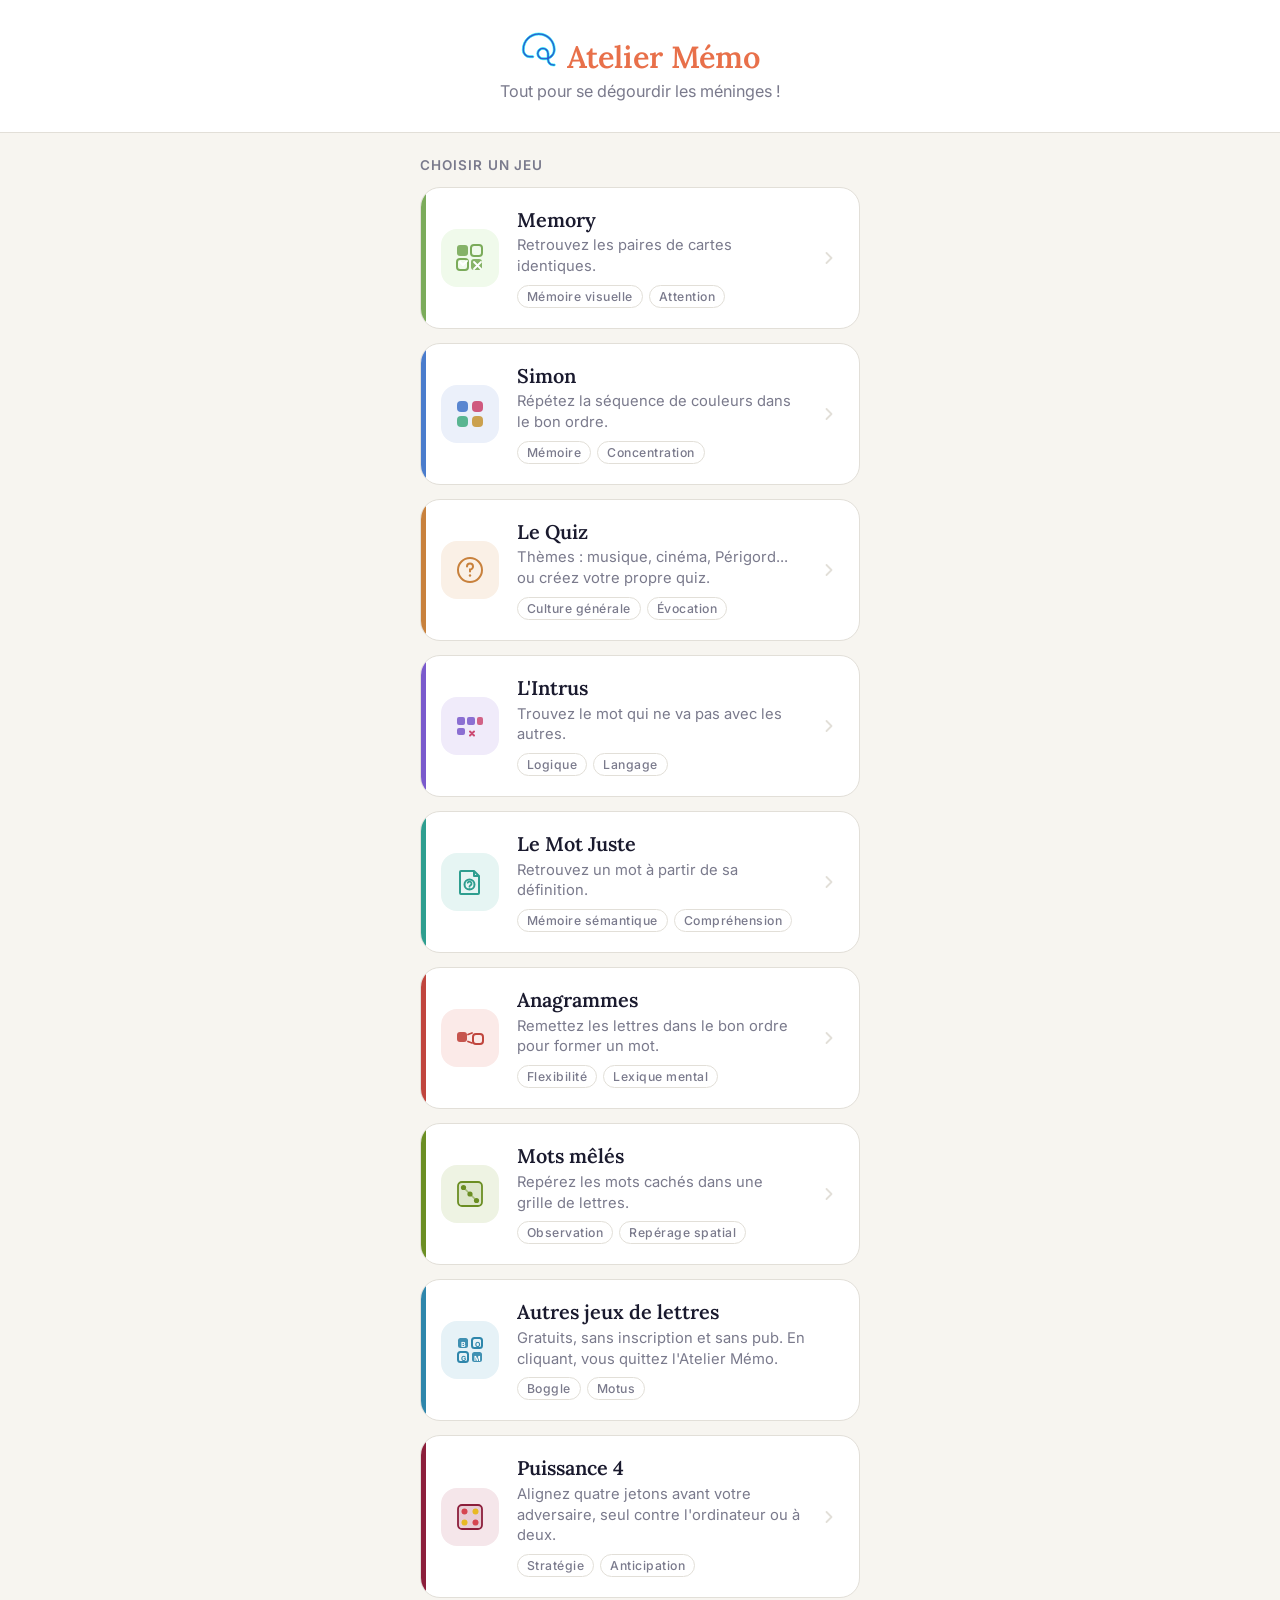
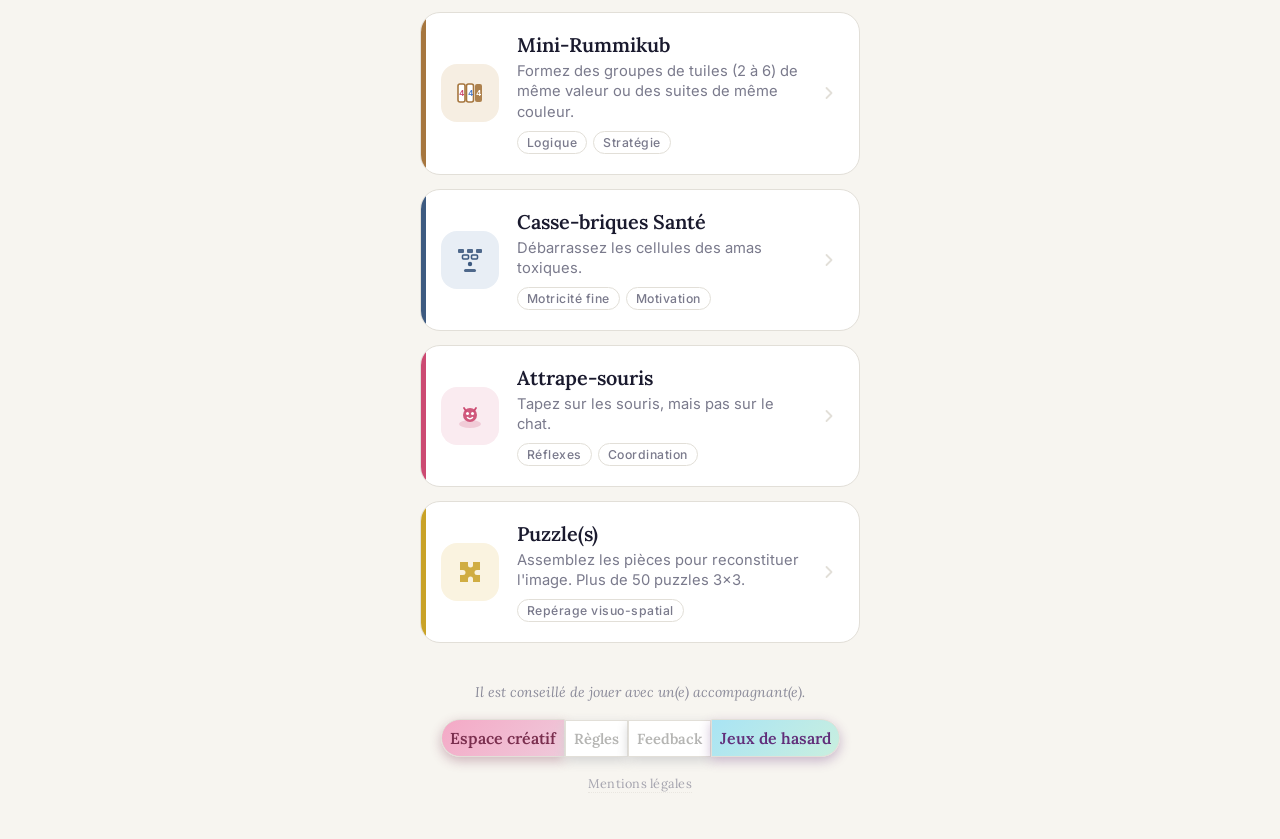
==== index.html @ 639a9dbb "Adjust padding and font size in index.html Reduced padding for footer and creative pills, and adjust" ====
<!DOCTYPE html>
<html lang="fr">
<head>
<meta charset="UTF-8">
<meta name="viewport" content="width=device-width, initial-scale=1.0">
<title>Accueil - Atelier Mémo</title>
<link href="https://fonts.googleapis.com/css2?family=Lora:wght@500;600&family=Inter:wght@400;500;600&display=swap" rel="stylesheet">
<link rel="icon" type="image/svg+xml" href="favicon.svg">
<style>
  *, *::before, *::after { box-sizing: border-box; margin: 0; padding: 0; }

  :root {
    --bg:       #F7F5F0;
    --text:     #1A1A2E;
    --muted:    #7A7A8C;
    --accent:   #E8704A;
    --surface:  #FFFFFF;
    --border:   #E2DFD8;

    /* couleurs par jeu */
    --c-simon:   #4A7CCC;
    --c-memory:  #7BAB5A;
    --c-quiz:    #C8813C;
    --c-taupe:   #CC4A72;
    --c-intrus:  #7A5ACC;
    --c-def:     #2E9E8F;
    --c-puzzle:  #C9A227;
    --c-anagramme: #C0453D;
    --c-mots:    #6B8E23;
    --c-puissance4: #8C1F3B;
    --c-rummikub: #A6763E;
    --c-casse:   #3D5A80;
   --c-lettres: #2E86AB;
  }

  html { font-size: 18px; }

  body {
    background: var(--bg);
    color: var(--text);
    font-family: 'Inter', sans-serif;
    min-height: 100vh;
    padding: 0 0 48px;
  }

 /* ── Header ── */
header {
  padding: 28px 50px 28px;
  border-bottom: 1px solid var(--border);
  background: var(--surface);
}

.header-inner {
  max-width: 480px;
  margin: 0 auto;
  text-align: center;
}

.logo-row {
  display: flex;
  align-items: center;
  justify-content: center;
  gap: 12px;
  margin-bottom: 6px;
}

.logo-icon {
  width: 44px;
  height: 44px;
  flex-shrink: 0;
}

h1 {
  font-family: 'Lora', serif;
  font-size: 1.7rem;
  font-weight: 600;
  color: var(--accent);
  line-height: 1.1;
  margin: 0;
}

.tagline {
  font-size: 0.9rem;
  color: var(--muted);
  line-height: 1.5;
  margin-top: 4px;
  text-align: center;
}
	
.section {
  max-width: 480px;
  margin: 0 auto;
  padding: 24px 20px 0;
}

.section-label {
  font-size: 0.75rem;
  font-weight: 600;
  letter-spacing: 0.08em;
  text-transform: uppercase;
  color: var(--muted);
  margin-bottom: 14px;
}
  /* ── Cartes jeux ── */
  .game-list {
    display: flex;
    flex-direction: column;
    gap: 14px;
  }

  .game-card {
    background: var(--surface);
    border-radius: 20px;
    border: 1px solid var(--border);
    display: flex;
    align-items: center;
    gap: 18px;
    padding: 20px 20px;
    text-decoration: none;
    color: var(--text);
    cursor: pointer;
    transition: transform 0.12s ease, box-shadow 0.12s ease;
    -webkit-tap-highlight-color: transparent;
    position: relative;
    overflow: hidden;
  }

  .game-card::before {
    content: '';
    position: absolute;
    left: 0; top: 0; bottom: 0;
    width: 5px;
    border-radius: 20px 0 0 20px;
  }

  .game-card[data-color="memory"]::before { background: var(--c-memory); }
  .game-card[data-color="simon"]::before  { background: var(--c-simon); }
  .game-card[data-color="quiz"]::before   { background: var(--c-quiz); }
  .game-card[data-color="taupe"]::before  { background: var(--c-taupe); }
  .game-card[data-color="intrus"]::before { background: var(--c-intrus); }
  .game-card[data-color="def"]::before    { background: var(--c-def); }
  .game-card[data-color="puzzle"]::before { background: var(--c-puzzle); }
  .game-card[data-color="anagramme"]::before { background: var(--c-anagramme); }
  .game-card[data-color="mots"]::before { background: var(--c-mots); }
  .game-card[data-color="puissance4"]::before { background: var(--c-puissance4); }
  .game-card[data-color="rummikub"]::before { background: var(--c-rummikub); }
  .game-card[data-color="casse"]::before { background: var(--c-casse); }
 .game-card[data-color="lettres"]::before { background: var(--c-lettres); }

.tag-link {
  cursor: pointer;
  text-decoration: none;
  border-color: var(--c-lettres);
  color: var(--c-lettres);
  font-weight: 600;
}

  .game-card:active {
    transform: scale(0.98);
    box-shadow: 0 2px 12px rgba(0,0,0,0.08);
  }

  .game-card.coming-soon {
    opacity: 0.00;
    cursor: default;
  }
  .game-card.coming-soon:active { transform: none; box-shadow: none; }

  .icon-wrap {
    width: 58px;
    height: 58px;
    border-radius: 16px;
    flex-shrink: 0;
    display: flex;
    align-items: center;
    justify-content: center;
  }

  .game-card[data-color="memory"] .icon-wrap { background: #F0FAEB; }
  .game-card[data-color="simon"]  .icon-wrap { background: #EBF0FA; }
  .game-card[data-color="quiz"]   .icon-wrap { background: #FAF0E6; }
  .game-card[data-color="taupe"]  .icon-wrap { background: #FAEBF0; }
  .game-card[data-color="intrus"] .icon-wrap { background: #F0EBFA; }
  .game-card[data-color="def"]    .icon-wrap { background: #E6F5F3; }
  .game-card[data-color="puzzle"] .icon-wrap { background: #FAF3E0; }
  .game-card[data-color="anagramme"] .icon-wrap { background: #FBEAE8; }
  .game-card[data-color="mots"] .icon-wrap { background: #EEF3E3; }
  .game-card[data-color="puissance4"] .icon-wrap { background: #F5E6EA; }
  .game-card[data-color="rummikub"] .icon-wrap { background: #F6EEE2; }
  .game-card[data-color="casse"] .icon-wrap { background: #E8EEF5; }
 .game-card[data-color="lettres"] .icon-wrap { background: #E6F2F7; }


  .icon-wrap svg {
    width: 32px;
    height: 32px;
  }

  .game-info { flex: 1; }

  .game-name {
    font-family: 'Lora', serif;
    font-size: 1.1rem;
    font-weight: 600;
    line-height: 1.2;
    margin-bottom: 4px;
  }

  .game-desc {
    font-size: 0.82rem;
    color: var(--muted);
    line-height: 1.4;
  }

  .game-tags {
    display: flex;
    gap: 6px;
    margin-top: 8px;
    flex-wrap: wrap;
  }

  .tag {
    font-size: 0.68rem;
    font-weight: 500;
    letter-spacing: 0.04em;
    padding: 3px 9px;
    border-radius: 100px;
    border: 1px solid var(--border);
    color: var(--muted);
  }

  .badge-soon {
    font-size: 0.68rem;
    font-weight: 600;
    letter-spacing: 0.06em;
    text-transform: uppercase;
    padding: 3px 10px;
    border-radius: 100px;
    background: var(--border);
    color: var(--muted);
    flex-shrink: 0;
    align-self: center;
  }

  .chevron {
    color: var(--border);
    flex-shrink: 0;
  }

  /* ── Footer ── */
  footer {
    max-width: 480px;
    margin: 40px auto 0;
    padding: 0 10px;
    text-align: center;
  }

  .footer-note {
    font-family: 'Lora', serif;
    font-style: italic;
    font-size: 0.78rem;
    color: var(--muted);
    opacity: 0.85;
    margin-bottom: 18px;
  }

  .creative-pill {
    display: inline-flex;
    align-items: center;
    gap: 4px;
    padding: 8px 8px;
	  border: 1px solid var(--border);
    border-radius: 999px 0 0 999px;
    background: linear-gradient(135deg, #F4A9C6, #EFC9DA);
    color: #7A2E4E;
    font-family: 'Lora', serif;
    font-weight: 600;
    font-size: 0.88rem;
    text-decoration: none;
    box-shadow: 0 4px 12px rgba(122, 46, 78, 0.32);
    transition: transform .15s ease, box-shadow .15s ease;
  }

  .creative-pill:hover {
    transform: translateY(-1px);
    box-shadow: 0 6px 16px rgba(122, 46, 78, 0.32);
  }

  .creative-pill:active { transform: translateY(0); }

	.creative-pill2 {
    display: inline-flex;
    align-items: center;
    gap: 4px;
    padding: 8px 8px;
		border: 1px solid var(--border);
    border-radius: 0 999px 999px 0;
    background: linear-gradient(135deg, #a9e4f4, #c9efdf);
    color: #612e7a;
    font-family: 'Lora', serif;
    font-weight: 600;
    font-size: 0.88rem;
    text-decoration: none;
    box-shadow: 0 4px 12px rgba(98, 46, 122, 0.32);
    transition: transform .15s ease, box-shadow .15s ease;
  }

  .creative-pill2:hover {
    transform: translateY(-1px);
    box-shadow: 0 6px 16px rgba(98, 46, 122, 0.32);
  }

  .creative-pill2:active { transform: translateY(0); }

		.creative-pill3 {
    display: inline-flex;
    align-items: center;
    gap: 4px;
    padding: 8px 8px;
		border: 1px solid var(--border);
    border-radius: 0;
    background: #ffffff;
    color: #b5b5b3;
    font-family: 'Lora', serif;
    font-weight: 600;
    font-size: 0.81rem;
    text-decoration: none;
    box-shadow: 0 4px 12px rgba(211, 211, 211, 1);
    transition: transform .15s ease, box-shadow .15s ease;
  }

  .creative-pill3:hover {
    transform: translateY(-1px);
    box-shadow: 0 6px 16px rgba(211, 211, 211, 1);
  }

  .creative-pill3:active { transform: translateY(0); }

  .footer-legal {
    margin-top: 18px;
    font-size: 0.7rem;
  }

  .footer-legal a {
    font-family: 'Lora', serif;
    color: var(--muted);
    text-decoration: none;
    letter-spacing: 0.02em;
    opacity: 0.65;
    border-bottom: 1px dotted var(--border);
    padding-bottom: 1px;
  }

  .footer-legal a:active { opacity: 1; }
</style>
</head>
<body>

<header>
  <div class="header-inner">
    <div class="logo-row">
      <!-- Icône cerveau stylisé à recopier ci-dessous au besoin-->
      <h1>
		  	<svg xmlns="http://www.w3.org/2000/svg" width="2.2rem" height="2.2rem" viewBox="0 0 48 48">
			<path d="M0 0h48v48H0z" fill="none" />
			<path fill="#3359cd" d="M24 6c11.046 0 20 8.954 20 20c0 5.125-3.086 9.527-7.5 11.456V38.5a5 5 0 0 0 5 5h1.25a1.25 1.25 0 1 1 0 2.5H41.5a7.5 7.5 0 0 1-7.5-7.5v-.251c-.808.164-1.644.251-2.5.251H29a7.5 7.5 0 1 1 7.5-7.5v3.658a9.99 9.99 0 0 0 5-8.658c0-9.665-7.835-17.5-17.5-17.5S6.5 16.335 6.5 26v1a6.5 6.5 0 0 0 6.5 6.5h3.75a1.25 1.25 0 1 1 0 2.5H13a9 9 0 0 1-9-9v-1C4 14.954 12.954 6 24 6m5 20a5 5 0 0 0 0 10h2.5c.863 0 1.7-.11 2.5-.315V31a5 5 0 0 0-5-5" stroke="cyan" stroke-width="0.7" />
			</svg> 
		  Atelier Mémo
	  </h1>
    </div>
    <p class="tagline">Tout pour se dégourdir les méninges !</p>
  </div>
</header>

<div class="section">
  <div class="section-label">Choisir un jeu</div>
  <div class="game-list">


    <!-- Memory -->
    <a class="game-card" data-color="memory" href="https://pierreg78-maker.github.io/Memory/">
      <div class="icon-wrap">
        <svg viewBox="0 0 32 32" fill="none">
          <rect x="3" y="3" width="11" height="11" rx="3" fill="#7BAB5A" opacity=".9"/>
          <rect x="17" y="3" width="11" height="11" rx="3" stroke="#7BAB5A" stroke-width="2"/>
          <rect x="3" y="17" width="11" height="11" rx="3" stroke="#7BAB5A" stroke-width="2"/>
          <rect x="17" y="17" width="11" height="11" rx="3" fill="#7BAB5A" opacity=".9"/>
          <path d="M20 20l7 7M27 20l-7 7" stroke="white" stroke-width="1.8" stroke-linecap="round"/>
          <path d="M6 20l3 3 4-4" stroke="white" stroke-width="1.8" stroke-linecap="round" stroke-linejoin="round"/>
        </svg>
      </div>
      <div class="game-info">
        <div class="game-name">Memory</div>
        <div class="game-desc">Retrouvez les paires de cartes identiques.</div>
        <div class="game-tags">
          <span class="tag">Mémoire visuelle</span>
          <span class="tag">Attention</span>
        </div>
      </div>
      <svg class="chevron" width="20" height="20" viewBox="0 0 20 20" fill="none">
        <path d="M7.5 5l5 5-5 5" stroke="currentColor" stroke-width="1.8" stroke-linecap="round" stroke-linejoin="round"/>
      </svg>
    </a>



       <!-- Simon -->
    <a class="game-card" data-color="simon" href="https://pierreg78-maker.github.io/Simon2/">
      <div class="icon-wrap">
        <svg viewBox="0 0 32 32" fill="none">
          <rect x="3" y="3" width="11" height="11" rx="4" fill="#4A7CCC" opacity=".9"/>
          <rect x="18" y="3" width="11" height="11" rx="4" fill="#CC4A72" opacity=".9"/>
          <rect x="3" y="18" width="11" height="11" rx="4" fill="#4AB087" opacity=".9"/>
          <rect x="18" y="18" width="11" height="11" rx="4" fill="#C89A3C" opacity=".9"/>
        </svg>
      </div>
      <div class="game-info">
        <div class="game-name">Simon</div>
        <div class="game-desc">Répétez la séquence de couleurs dans le bon ordre.</div>
        <div class="game-tags">
          <span class="tag">Mémoire</span>
          <span class="tag">Concentration</span>
        </div>
      </div>
      <svg class="chevron" width="20" height="20" viewBox="0 0 20 20" fill="none">
        <path d="M7.5 5l5 5-5 5" stroke="currentColor" stroke-width="1.8" stroke-linecap="round" stroke-linejoin="round"/>
      </svg>
    </a>



    <!-- Quiz -->
     <a class="game-card" data-color="quiz" href="https://pierreg78-maker.github.io/quizz/">
      <div class="icon-wrap">
        <svg viewBox="0 0 32 32" fill="none">
          <circle cx="16" cy="16" r="12" stroke="#C8813C" stroke-width="2"/>
          <path d="M13 12.5a3 3 0 1 1 3 3v2" stroke="#C8813C" stroke-width="2" stroke-linecap="round"/>
          <circle cx="16" cy="21.5" r="1.2" fill="#C8813C"/>
        </svg>
      </div>
      <div class="game-info">
        <div class="game-name">Le Quiz</div>
        <div class="game-desc">Thèmes : musique, cinéma, Périgord... ou créez votre propre quiz.</div>
        <div class="game-tags">
          <span class="tag">Culture générale</span>
          <span class="tag">Évocation</span>
        </div>
      </div>
      <svg class="chevron" width="20" height="20" viewBox="0 0 20 20" fill="none">
        <path d="M7.5 5l5 5-5 5" stroke="currentColor" stroke-width="1.8" stroke-linecap="round" stroke-linejoin="round"/>
      </svg>
    </a>

  <!-- Intrus -->
    <a class="game-card" data-color="intrus" href="https://pierreg78-maker.github.io/intrus/">
      <div class="icon-wrap">
        <svg viewBox="0 0 32 32" fill="none">
          <rect x="3" y="7" width="8" height="8" rx="2" fill="#7A5ACC" opacity=".85"/>
          <rect x="13" y="7" width="8" height="8" rx="2" fill="#7A5ACC" opacity=".85"/>
          <rect x="23" y="7" width="6" height="8" rx="2" fill="#CC4A72" opacity=".85"/>
          <rect x="3" y="18" width="8" height="7" rx="2" fill="#7A5ACC" opacity=".85"/>
          <path d="M16 21.5l4 4M20 21.5l-4 4" stroke="#CC4A72" stroke-width="2" stroke-linecap="round"/>
        </svg>
      </div>
      <div class="game-info">
        <div class="game-name">L'Intrus</div>
        <div class="game-desc">Trouvez le mot qui ne va pas avec les autres.</div>
        <div class="game-tags">
          <span class="tag">Logique</span>
          <span class="tag">Langage</span>
        </div>
      </div>
       <svg class="chevron" width="20" height="20" viewBox="0 0 20 20" fill="none">
        <path d="M7.5 5l5 5-5 5" stroke="currentColor" stroke-width="1.8" stroke-linecap="round" stroke-linejoin="round"/>
      </svg>
    </a> 

    <!-- Définitions -->
    <a class="game-card" data-color="def" href="https://pierreg78-maker.github.io/Definitions/">
      <div class="icon-wrap">
        <svg viewBox="0 0 32 32" fill="none">
          <path d="M7 5h13l5 5v17a1 1 0 0 1-1 1H7a1 1 0 0 1-1-1V6a1 1 0 0 1 1-1z" stroke="#2E9E8F" stroke-width="2" stroke-linejoin="round"/>
          <path d="M20 5v5h5" stroke="#2E9E8F" stroke-width="2" stroke-linejoin="round"/>
          <circle cx="15.5" cy="18.5" r="5" stroke="#2E9E8F" stroke-width="2"/>
          <path d="M13.7 16.7a2 2 0 1 1 2.6 2.7c-.5.4-.8.7-.8 1.3" stroke="#2E9E8F" stroke-width="1.8" stroke-linecap="round"/>
          <circle cx="15.5" cy="23.2" r=".9" fill="#2E9E8F"/>
        </svg>
      </div>
      <div class="game-info">
        <div class="game-name">Le Mot Juste</div>
        <div class="game-desc">Retrouvez un mot à partir de sa définition.</div>
        <div class="game-tags">
          <span class="tag">Mémoire sémantique</span>
          <span class="tag">Compréhension</span>
        </div>
      </div>
       <svg class="chevron" width="20" height="20" viewBox="0 0 20 20" fill="none">
        <path d="M7.5 5l5 5-5 5" stroke="currentColor" stroke-width="1.8" stroke-linecap="round" stroke-linejoin="round"/>
      </svg>
    </a>

    <!-- Anagrammes -->
    <a class="game-card" data-color="anagramme" href="https://pierreg78-maker.github.io/anagrammes/">
      <div class="icon-wrap">
        <svg viewBox="0 0 32 32" fill="none">
          <rect x="3" y="10" width="10" height="10" rx="3" fill="#C0453D" opacity=".9"/>
          <rect x="19" y="12" width="10" height="10" rx="3" stroke="#C0453D" stroke-width="2"/>
          <path d="M14 12.5l4-1.5M14 19.5l4 1.5" stroke="#C0453D" stroke-width="1.8" stroke-linecap="round"/>
        </svg>
      </div>
      <div class="game-info">
        <div class="game-name">Anagrammes</div>
        <div class="game-desc">Remettez les lettres dans le bon ordre pour former un mot.</div>
        <div class="game-tags">
          <span class="tag">Flexibilité</span>
          <span class="tag">Lexique mental</span>
        </div>
      </div>
       <svg class="chevron" width="20" height="20" viewBox="0 0 20 20" fill="none">
        <path d="M7.5 5l5 5-5 5" stroke="currentColor" stroke-width="1.8" stroke-linecap="round" stroke-linejoin="round"/>
      </svg>
    </a>

    <!-- Mots mêlés -->
    <a class="game-card" data-color="mots" href="https://pierreg78-maker.github.io/mots_meles_2/">
      <div class="icon-wrap">
        <svg viewBox="0 0 32 32" fill="none">
          <rect x="4" y="4" width="24" height="24" rx="4" fill="#6B8E23" opacity=".12"/>
          <rect x="4" y="4" width="24" height="24" rx="4" stroke="#6B8E23" stroke-width="1.8"/>
          <circle cx="9.5" cy="9.5" r="2.6" fill="#6B8E23"/>
          <circle cx="16" cy="16" r="2.6" fill="#6B8E23"/>
          <circle cx="22.5" cy="22.5" r="2.6" fill="#6B8E23"/>
          <path d="M9.5 9.5L22.5 22.5" stroke="#6B8E23" stroke-width="1.6" stroke-linecap="round" opacity=".5"/>
        </svg>
      </div>
      <div class="game-info">
        <div class="game-name">Mots mêlés</div>
        <div class="game-desc">Repérez les mots cachés dans une grille de lettres.</div>
        <div class="game-tags">
          <span class="tag">Observation</span>
          <span class="tag">Repérage spatial</span>
        </div>
      </div>
       <svg class="chevron" width="20" height="20" viewBox="0 0 20 20" fill="none">
        <path d="M7.5 5l5 5-5 5" stroke="currentColor" stroke-width="1.8" stroke-linecap="round" stroke-linejoin="round"/>
      </svg>
    </a>


<!-- Autres jeux de lettres -->
<div class="game-card" data-color="lettres">
  <div class="icon-wrap">
    <svg viewBox="0 0 32 32" fill="none">
      <rect x="4" y="4" width="10" height="10" rx="2.5" fill="#2E86AB" opacity=".9"/>
      <rect x="18" y="4" width="10" height="10" rx="2.5" stroke="#2E86AB" stroke-width="2"/>
      <rect x="4" y="18" width="10" height="10" rx="2.5" stroke="#2E86AB" stroke-width="2"/>
      <rect x="18" y="18" width="10" height="10" rx="2.5" fill="#2E86AB" opacity=".9"/>
      <text x="9" y="12.5" font-family="Inter, sans-serif" font-size="7" font-weight="700" fill="white" text-anchor="middle">B</text>
      <text x="23" y="12.5" font-family="Inter, sans-serif" font-size="7" font-weight="700" fill="#2E86AB" text-anchor="middle">O</text>
      <text x="9" y="26.5" font-family="Inter, sans-serif" font-size="7" font-weight="700" fill="#2E86AB" text-anchor="middle">G</text>
      <text x="23" y="26.5" font-family="Inter, sans-serif" font-size="7" font-weight="700" fill="white" text-anchor="middle">M</text>
    </svg>
  </div>
  <div class="game-info">
    <div class="game-name">Autres jeux de lettres</div>
    <div class="game-desc">Gratuits, sans inscription et sans pub. En cliquant, vous quittez l'Atelier Mémo.</div>
    <div class="game-tags">
      <a class="tag tag-link" href="https://www.boggle.fr/" target="_blank" rel="noopener">Boggle</a>
      <a class="tag tag-link" href="https://sutom.nocle.fr/" target="_blank" rel="noopener">Motus</a>
    </div>
  </div>
</div>

   
    <!-- Puissance 4 -->
    <a class="game-card" data-color="puissance4" href="https://puissance4-bhpnwetp.manus.space/">
      <div class="icon-wrap">
        <svg viewBox="0 0 32 32" fill="none">
          <rect x="4" y="4" width="24" height="24" rx="4" fill="#8C1F3B" opacity=".12"/>
          <rect x="4" y="4" width="24" height="24" rx="4" stroke="#8C1F3B" stroke-width="1.8"/>
          <circle cx="10.5" cy="10.5" r="3" fill="#D64550"/>
          <circle cx="21.5" cy="10.5" r="3" fill="#E8B923"/>
          <circle cx="10.5" cy="21.5" r="3" fill="#E8B923"/>
          <circle cx="21.5" cy="21.5" r="3" fill="#D64550"/>
        </svg>
      </div>
      <div class="game-info">
        <div class="game-name">Puissance 4</div>
        <div class="game-desc">Alignez quatre jetons avant votre adversaire, seul contre l'ordinateur ou à deux.</div>
        <div class="game-tags">
          <span class="tag">Stratégie</span>
          <span class="tag">Anticipation</span>
        </div>
      </div>
       <svg class="chevron" width="20" height="20" viewBox="0 0 20 20" fill="none">
        <path d="M7.5 5l5 5-5 5" stroke="currentColor" stroke-width="1.8" stroke-linecap="round" stroke-linejoin="round"/>
      </svg>
    </a>

    <!-- Mini-Rummikub -->
    <a class="game-card" data-color="rummikub" href="https://pierreg78-maker.github.io/Mini-Rummikub-Access/">
      <div class="icon-wrap">
        <svg viewBox="0 0 32 32" fill="none">
          <rect x="4" y="7" width="7" height="18" rx="2" fill="#FFFFFF" stroke="#A6763E" stroke-width="1.6"/>
          <rect x="12.5" y="7" width="7" height="18" rx="2" fill="#FFFFFF" stroke="#A6763E" stroke-width="1.6"/>
          <rect x="21" y="7" width="7" height="18" rx="2" fill="#A6763E" opacity=".9"/>
          <text x="7.5" y="19" font-family="Inter, sans-serif" font-size="8" font-weight="600" fill="#CC4A72" text-anchor="middle">4</text>
          <text x="16" y="19" font-family="Inter, sans-serif" font-size="8" font-weight="600" fill="#4A7CCC" text-anchor="middle">4</text>
          <text x="24.5" y="19" font-family="Inter, sans-serif" font-size="8" font-weight="600" fill="#FFFFFF" text-anchor="middle">4</text>
        </svg>
      </div>
      <div class="game-info">
        <div class="game-name">Mini-Rummikub</div>
        <div class="game-desc">Formez des groupes de tuiles (2 à 6) de même valeur ou des suites de même couleur.</div>
        <div class="game-tags">
          <span class="tag">Logique</span>
          <span class="tag">Stratégie</span>
        </div>
      </div>
      <svg class="chevron" width="20" height="20" viewBox="0 0 20 20" fill="none">
        <path d="M7.5 5l5 5-5 5" stroke="currentColor" stroke-width="1.8" stroke-linecap="round" stroke-linejoin="round"/>
      </svg>
    </a>

   
<!-- Casse-briques santé -->
    <a class="game-card" data-color="casse" href="https://pierreg78-maker.github.io/casse-briques_sante/">
      <div class="icon-wrap">
        <svg viewBox="0 0 32 32" fill="none">
          <rect x="4" y="5" width="6" height="4" rx="1" fill="#3D5A80" opacity=".9"/>
          <rect x="13" y="5" width="6" height="4" rx="1" fill="#3D5A80" opacity=".9"/>
          <rect x="22" y="5" width="6" height="4" rx="1" fill="#3D5A80" opacity=".9"/>
          <rect x="8.5" y="11" width="6" height="4" rx="1" stroke="#3D5A80" stroke-width="1.6"/>
          <rect x="17.5" y="11" width="6" height="4" rx="1" stroke="#3D5A80" stroke-width="1.6"/>
          <circle cx="16" cy="20" r="2.2" fill="#3D5A80"/>
          <rect x="10" y="25" width="12" height="3" rx="1.5" fill="#3D5A80" opacity=".9"/>
        </svg>
      </div>
      <div class="game-info">
        <div class="game-name">Casse-briques Santé</div>
        <div class="game-desc">Débarrassez les cellules des amas toxiques.</div>
        <div class="game-tags">
          <span class="tag">Motricité fine</span>
          <span class="tag">Motivation</span>
        </div>
      </div>
      <svg class="chevron" width="20" height="20" viewBox="0 0 20 20" fill="none">
        <path d="M7.5 5l5 5-5 5" stroke="currentColor" stroke-width="1.8" stroke-linecap="round" stroke-linejoin="round"/>
      </svg>
    </a>
   
    <!-- Whack-a-mole -->
    <a class="game-card" data-color="taupe" href="https://pierreg78-maker.github.io/wackamole/">
      <div class="icon-wrap">
        <svg viewBox="0 0 32 32" fill="none">
          <ellipse cx="16" cy="24" rx="11" ry="4" fill="#CC4A72" opacity=".2"/>
          <circle cx="16" cy="15" r="7" fill="#CC4A72" opacity=".9"/>
          <circle cx="13.5" cy="13.5" r="1.5" fill="white"/>
          <circle cx="18.5" cy="13.5" r="1.5" fill="white"/>
          <path d="M13.5 17.5c.7.8 1.5 1.2 2.5 1.2s1.8-.4 2.5-1.2" stroke="white" stroke-width="1.5" stroke-linecap="round"/>
          <path d="M10 8l2 3M22 8l-2 3" stroke="#CC4A72" stroke-width="1.8" stroke-linecap="round"/>
        </svg>
      </div>
      <div class="game-info">
        <div class="game-name">Attrape-souris</div>
        <div class="game-desc">Tapez sur les souris, mais pas sur le chat.</div>
        <div class="game-tags">
          <span class="tag">Réflexes</span>
          <span class="tag">Coordination</span>
        </div>
      </div>
       <svg class="chevron" width="20" height="20" viewBox="0 0 20 20" fill="none">
        <path d="M7.5 5l5 5-5 5" stroke="currentColor" stroke-width="1.8" stroke-linecap="round" stroke-linejoin="round"/>
      </svg>
    </a>



  
    <!-- Puzzle -->
    <a class="game-card" data-color="puzzle" href="https://pierreg78-maker.github.io/puzzle_3x3/">
      <div class="icon-wrap">
        <svg viewBox="0 0 32 32" fill="none">
          <path d="M6 6h8v3a2.5 2.5 0 0 0 5 0V6h7v8h-3a2.5 2.5 0 0 0 0 5h3v7h-7v-3a2.5 2.5 0 0 0-5 0v3H6v-7h3a2.5 2.5 0 0 0 0-5H6z" fill="#C9A227" opacity=".85"/>
        </svg>
      </div>
      <div class="game-info">
        <div class="game-name">Puzzle(s)</div>
        <div class="game-desc">Assemblez les pièces pour reconstituer l'image. Plus de 50 puzzles 3x3.</div>
        <div class="game-tags">
          <span class="tag">Repérage visuo-spatial</span>
        </div>
      </div>
       <svg class="chevron" width="20" height="20" viewBox="0 0 20 20" fill="none">
        <path d="M7.5 5l5 5-5 5" stroke="currentColor" stroke-width="1.8" stroke-linecap="round" stroke-linejoin="round"/>
      </svg>
    </a>

  </div>
</div>

<footer>
  <p class="footer-note">Il est conseillé de jouer avec un(e) accompagnant(e).</p>
  <a class="creative-pill" href="https://pierreg78-maker.github.io/atelier_crea/">Espace créatif</a><a class="creative-pill3" href="https://github.com/pierreg78-maker/Atelier/blob/main/guide-ateliers-memo-village-crea.md">Règles</a><a class="creative-pill3" href="https://digipad.app/p/1783392/c98981dd63d5b8">Feedback</a><a class="creative-pill2" href="https://pierreg78-maker.github.io/jeux_de_hasard/">Jeux de hasard</a>
  <p class="footer-legal"><a href="https://github.com/pierreg78-maker/Atelier/blob/main/a-propos.md">Mentions légales</a></p>
</footer>

</body>
</html>
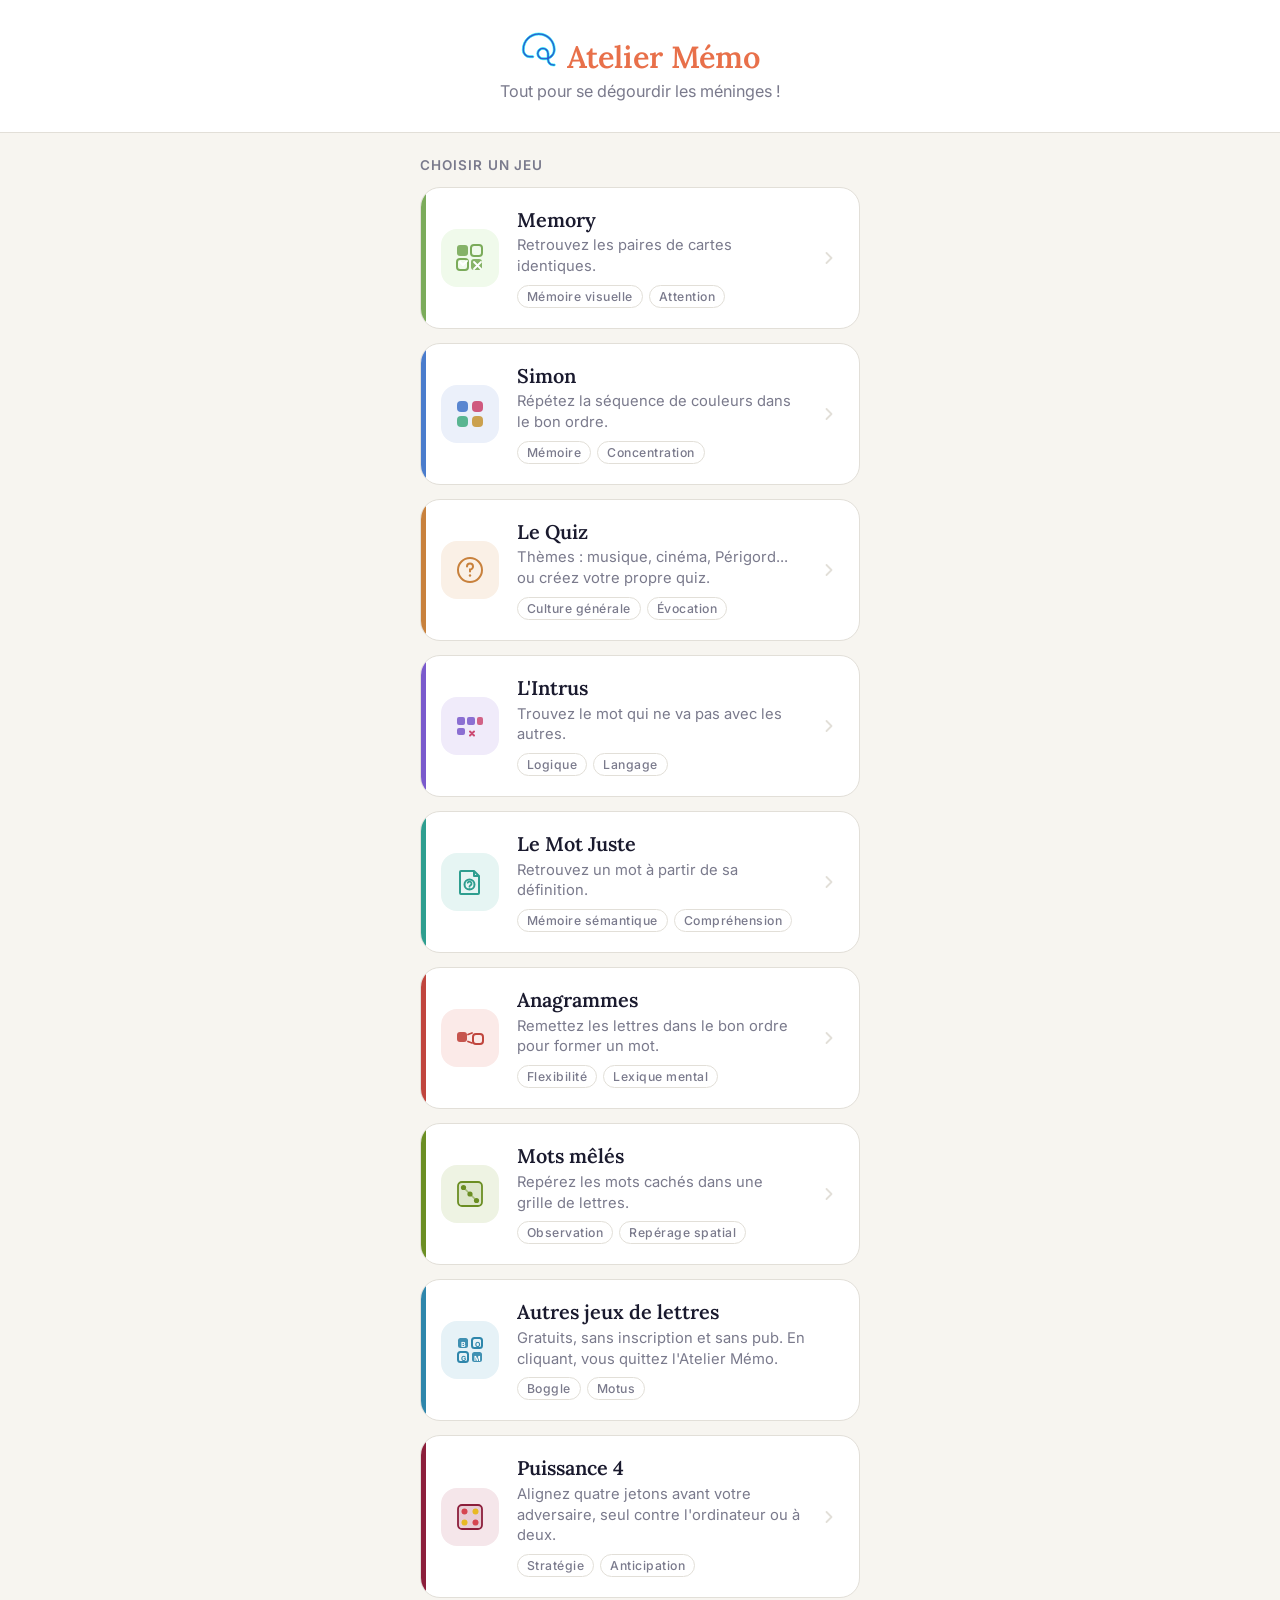
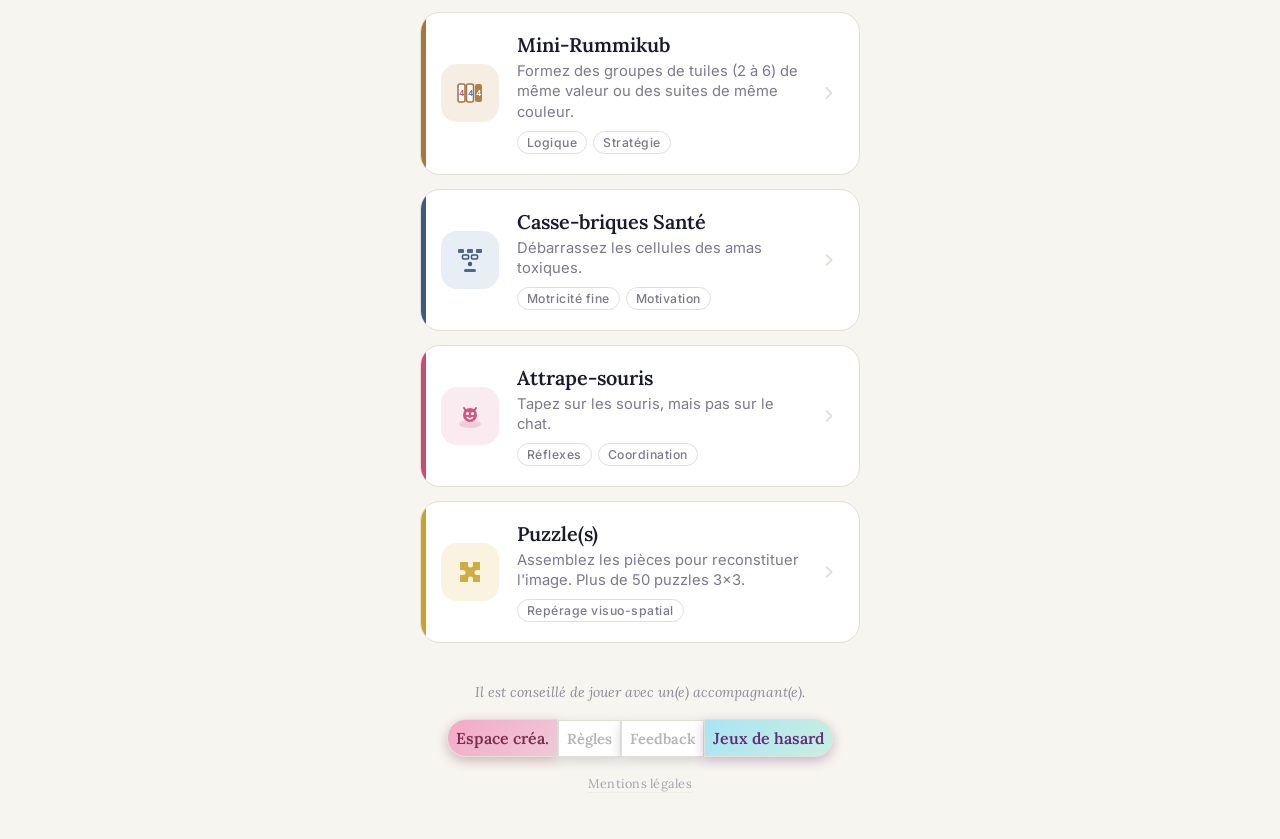
==== commit 9c198cfa: "Update index.html" ====
--- a/index.html
+++ b/index.html
@@ -701,7 +701,7 @@
 
 <footer>
   <p class="footer-note">Il est conseillé de jouer avec un(e) accompagnant(e).</p>
-  <a class="creative-pill" href="https://pierreg78-maker.github.io/atelier_crea/">Espace créatif</a><a class="creative-pill3" href="https://github.com/pierreg78-maker/Atelier/blob/main/guide-ateliers-memo-village-crea.md">Règles</a><a class="creative-pill3" href="https://digipad.app/p/1783392/c98981dd63d5b8">Feedback</a><a class="creative-pill2" href="https://pierreg78-maker.github.io/jeux_de_hasard/">Jeux de hasard</a>
+  <a class="creative-pill" href="https://pierreg78-maker.github.io/atelier_crea/">Espace créa.</a><a class="creative-pill3" href="https://github.com/pierreg78-maker/Atelier/blob/main/guide-ateliers-memo-village-crea.md">Règles</a><a class="creative-pill3" href="https://digipad.app/p/1783392/c98981dd63d5b8">Feedback</a><a class="creative-pill2" href="https://pierreg78-maker.github.io/jeux_de_hasard/">Jeux de hasard</a>
   <p class="footer-legal"><a href="https://github.com/pierreg78-maker/Atelier/blob/main/a-propos.md">Mentions légales</a></p>
 </footer>
 
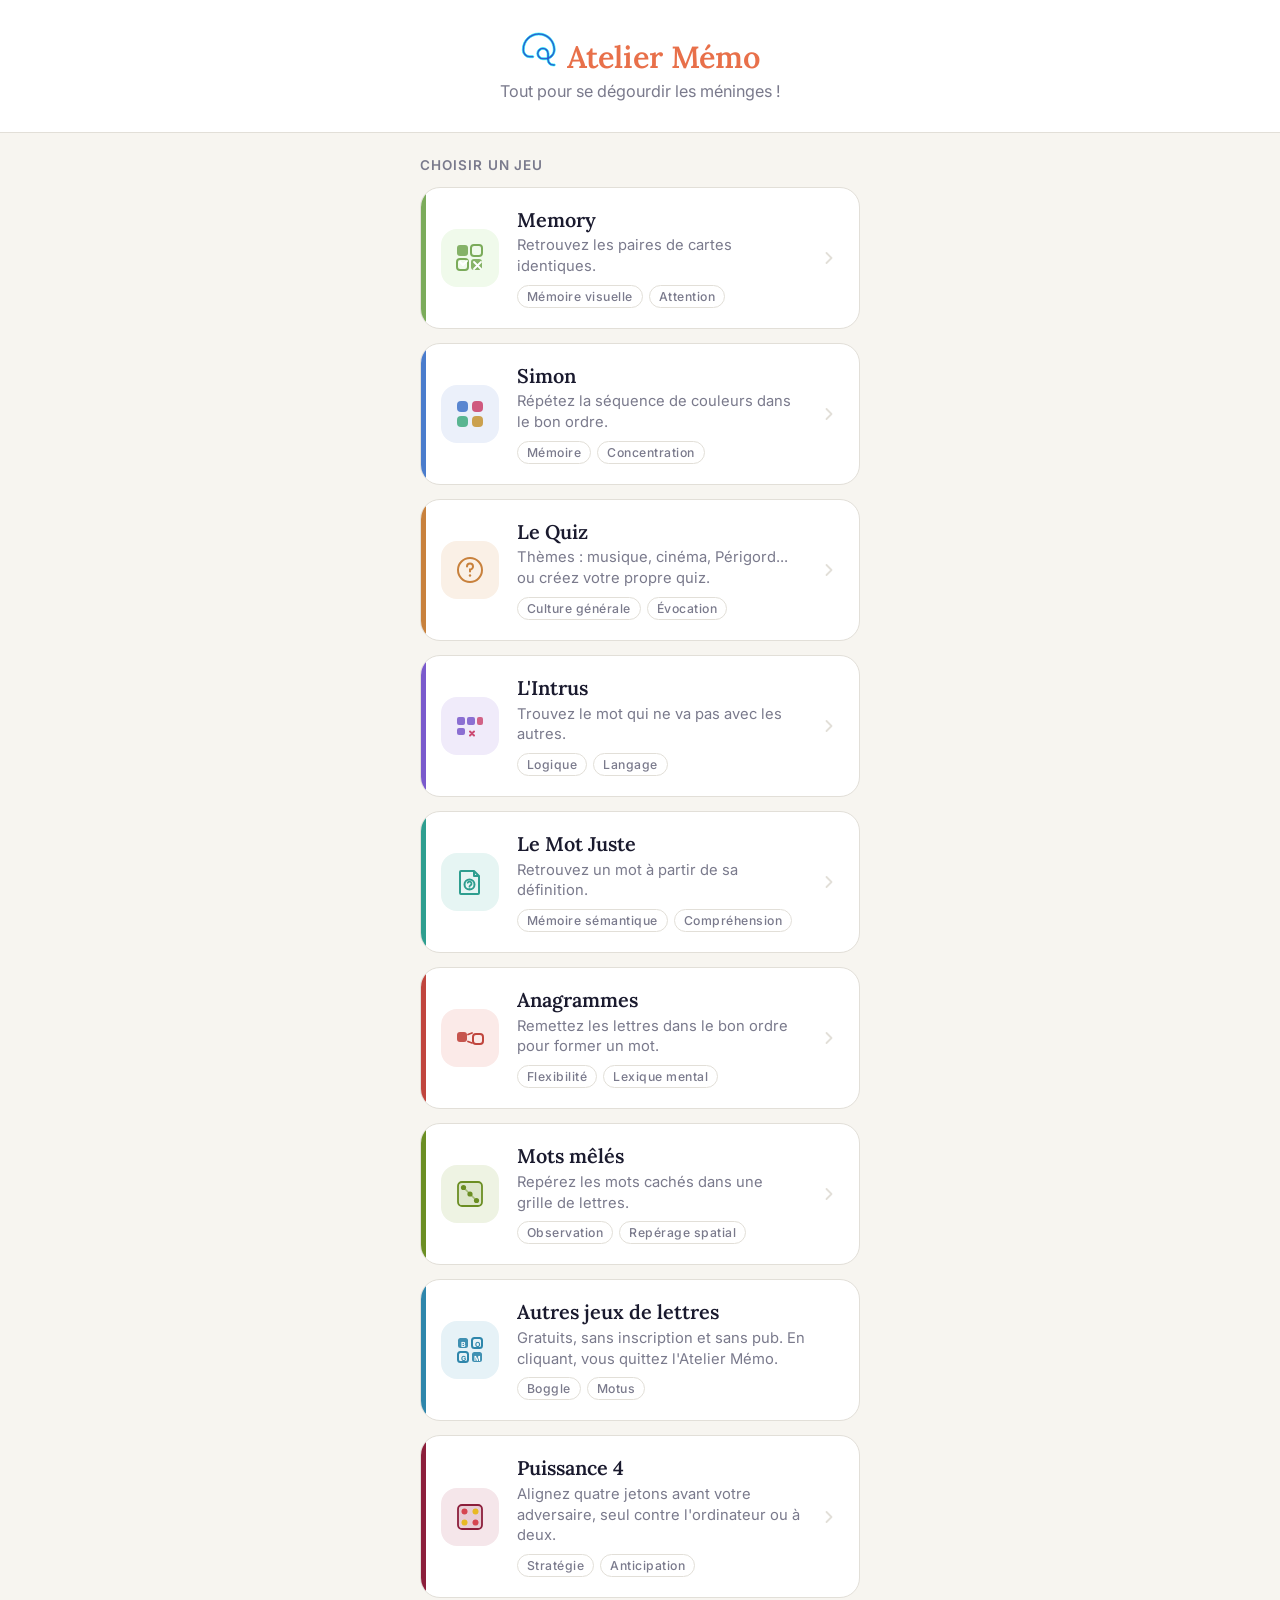
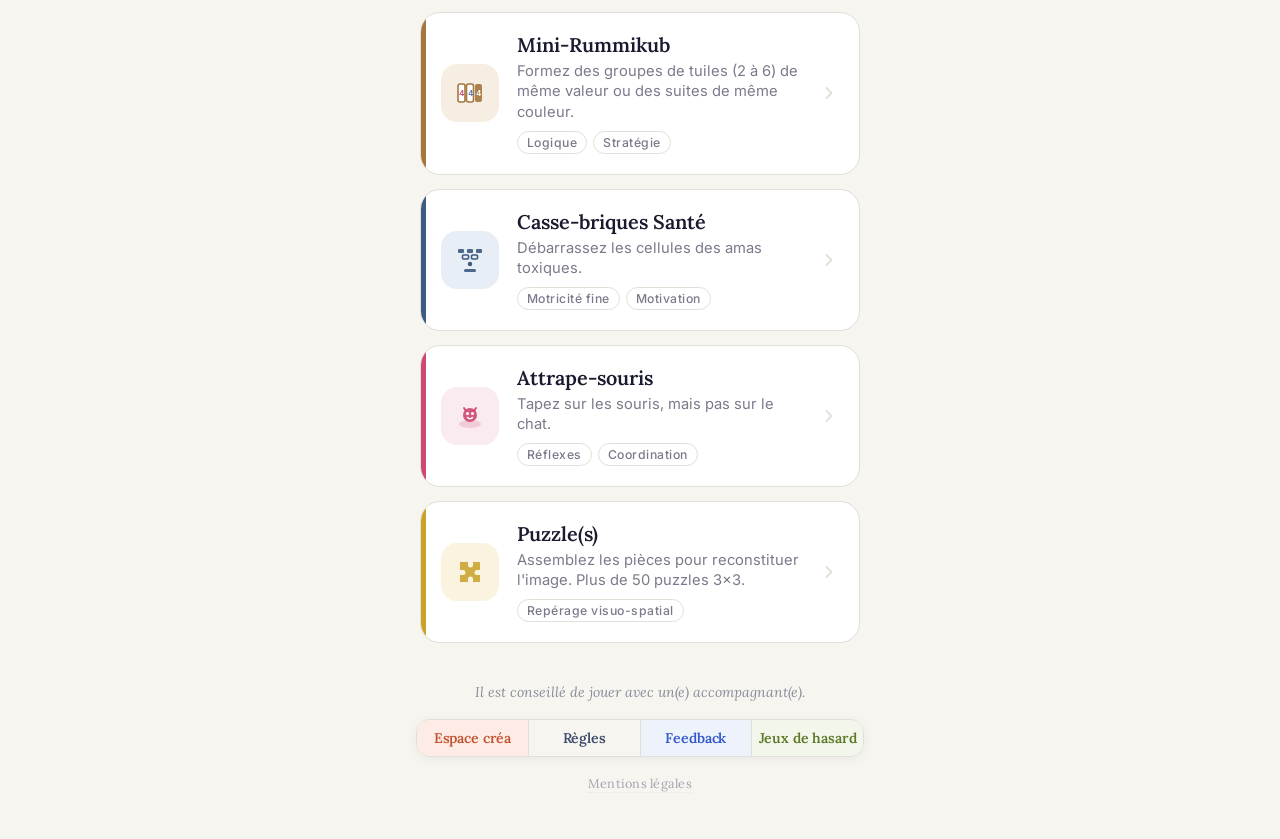
==== commit b71c4811: "Footer : quatre liens sur toute la largeur, couleurs raccord avec le site" ====
--- a/index.html
+++ b/index.html
@@ -251,7 +251,7 @@
   footer {
     max-width: 480px;
     margin: 40px auto 0;
-    padding: 0 10px;
+    padding: 0 16px;
     text-align: center;
   }
 
@@ -264,77 +264,60 @@
     margin-bottom: 18px;
   }
 
-  .creative-pill {
-    display: inline-flex;
+  .footer-links {
+    display: flex;
+    width: 100%;
+    border: 1px solid var(--border);
+    border-radius: 14px;
+    overflow: hidden;
+    background: var(--surface);
+    box-shadow: 0 2px 10px rgba(26, 26, 46, 0.06);
+  }
+
+  .footer-links a {
+    flex: 1 1 0;
+    min-width: 0;
+    display: flex;
     align-items: center;
-    gap: 4px;
-    padding: 8px 8px;
-	  border: 1px solid var(--border);
-    border-radius: 999px 0 0 999px;
-    background: linear-gradient(135deg, #F4A9C6, #EFC9DA);
-    color: #7A2E4E;
+    justify-content: center;
+    text-align: center;
+    padding: 10px 3px;
     font-family: 'Lora', serif;
     font-weight: 600;
-    font-size: 0.88rem;
+    font-size: clamp(0.58rem, 2.7vw, 0.78rem);
+    line-height: 1.15;
+    letter-spacing: -0.01em;
     text-decoration: none;
-    box-shadow: 0 4px 12px rgba(122, 46, 78, 0.32);
-    transition: transform .15s ease, box-shadow .15s ease;
-  }
-
-  .creative-pill:hover {
-    transform: translateY(-1px);
-    box-shadow: 0 6px 16px rgba(122, 46, 78, 0.32);
-  }
-
-  .creative-pill:active { transform: translateY(0); }
-
-	.creative-pill2 {
-    display: inline-flex;
-    align-items: center;
-    gap: 4px;
-    padding: 8px 8px;
-		border: 1px solid var(--border);
-    border-radius: 0 999px 999px 0;
-    background: linear-gradient(135deg, #a9e4f4, #c9efdf);
-    color: #612e7a;
-    font-family: 'Lora', serif;
-    font-weight: 600;
-    font-size: 0.88rem;
-    text-decoration: none;
-    box-shadow: 0 4px 12px rgba(98, 46, 122, 0.32);
-    transition: transform .15s ease, box-shadow .15s ease;
-  }
-
-  .creative-pill2:hover {
-    transform: translateY(-1px);
-    box-shadow: 0 6px 16px rgba(98, 46, 122, 0.32);
-  }
-
-  .creative-pill2:active { transform: translateY(0); }
-
-		.creative-pill3 {
-    display: inline-flex;
-    align-items: center;
-    gap: 4px;
-    padding: 8px 8px;
-		border: 1px solid var(--border);
-    border-radius: 0;
-    background: #ffffff;
-    color: #b5b5b3;
-    font-family: 'Lora', serif;
-    font-weight: 600;
-    font-size: 0.81rem;
-    text-decoration: none;
-    box-shadow: 0 4px 12px rgba(211, 211, 211, 1);
-    transition: transform .15s ease, box-shadow .15s ease;
-  }
-
-  .creative-pill3:hover {
-    transform: translateY(-1px);
-    box-shadow: 0 6px 16px rgba(211, 211, 211, 1);
-  }
-
-  .creative-pill3:active { transform: translateY(0); }
+    white-space: nowrap;
+    border-right: 1px solid var(--border);
+    -webkit-tap-highlight-color: transparent;
+    transition: filter .15s ease, transform .12s ease;
+  }
+
+  .footer-links a:last-child { border-right: none; }
+
+  .footer-links a:hover { filter: brightness(0.97); }
+  .footer-links a:active { transform: scale(0.98); }
+
+  .footer-links .link-crea {
+    background: #FDECE6;
+    color: #C45332;
+  }
+
+  .footer-links .link-regles {
+    background: #F7F5F0;
+    color: #3D4A6B;
+  }
+
+  .footer-links .link-feedback {
+    background: #EEF2FA;
+    color: #3359CD;
+  }
+
+  .footer-links .link-hasard {
+    background: #F3F6EA;
+    color: #5C7828;
+  }
 
   .footer-legal {
     margin-top: 18px;
@@ -701,7 +684,12 @@
 
 <footer>
   <p class="footer-note">Il est conseillé de jouer avec un(e) accompagnant(e).</p>
-  <a class="creative-pill" href="https://pierreg78-maker.github.io/atelier_crea/">Espace créa.</a><a class="creative-pill3" href="https://github.com/pierreg78-maker/Atelier/blob/main/guide-ateliers-memo-village-crea.md">Règles</a><a class="creative-pill3" href="https://digipad.app/p/1783392/c98981dd63d5b8">Feedback</a><a class="creative-pill2" href="https://pierreg78-maker.github.io/jeux_de_hasard/">Jeux de hasard</a>
+  <nav class="footer-links" aria-label="Autres espaces">
+    <a class="link-crea" href="https://pierreg78-maker.github.io/atelier_crea/">Espace créa</a>
+    <a class="link-regles" href="https://github.com/pierreg78-maker/Atelier/blob/main/guide-ateliers-memo-village-crea.md">Règles</a>
+    <a class="link-feedback" href="https://digipad.app/p/1783392/c98981dd63d5b8">Feedback</a>
+    <a class="link-hasard" href="https://pierreg78-maker.github.io/jeux_de_hasard/">Jeux de hasard</a>
+  </nav>
   <p class="footer-legal"><a href="https://github.com/pierreg78-maker/Atelier/blob/main/a-propos.md">Mentions légales</a></p>
 </footer>
 
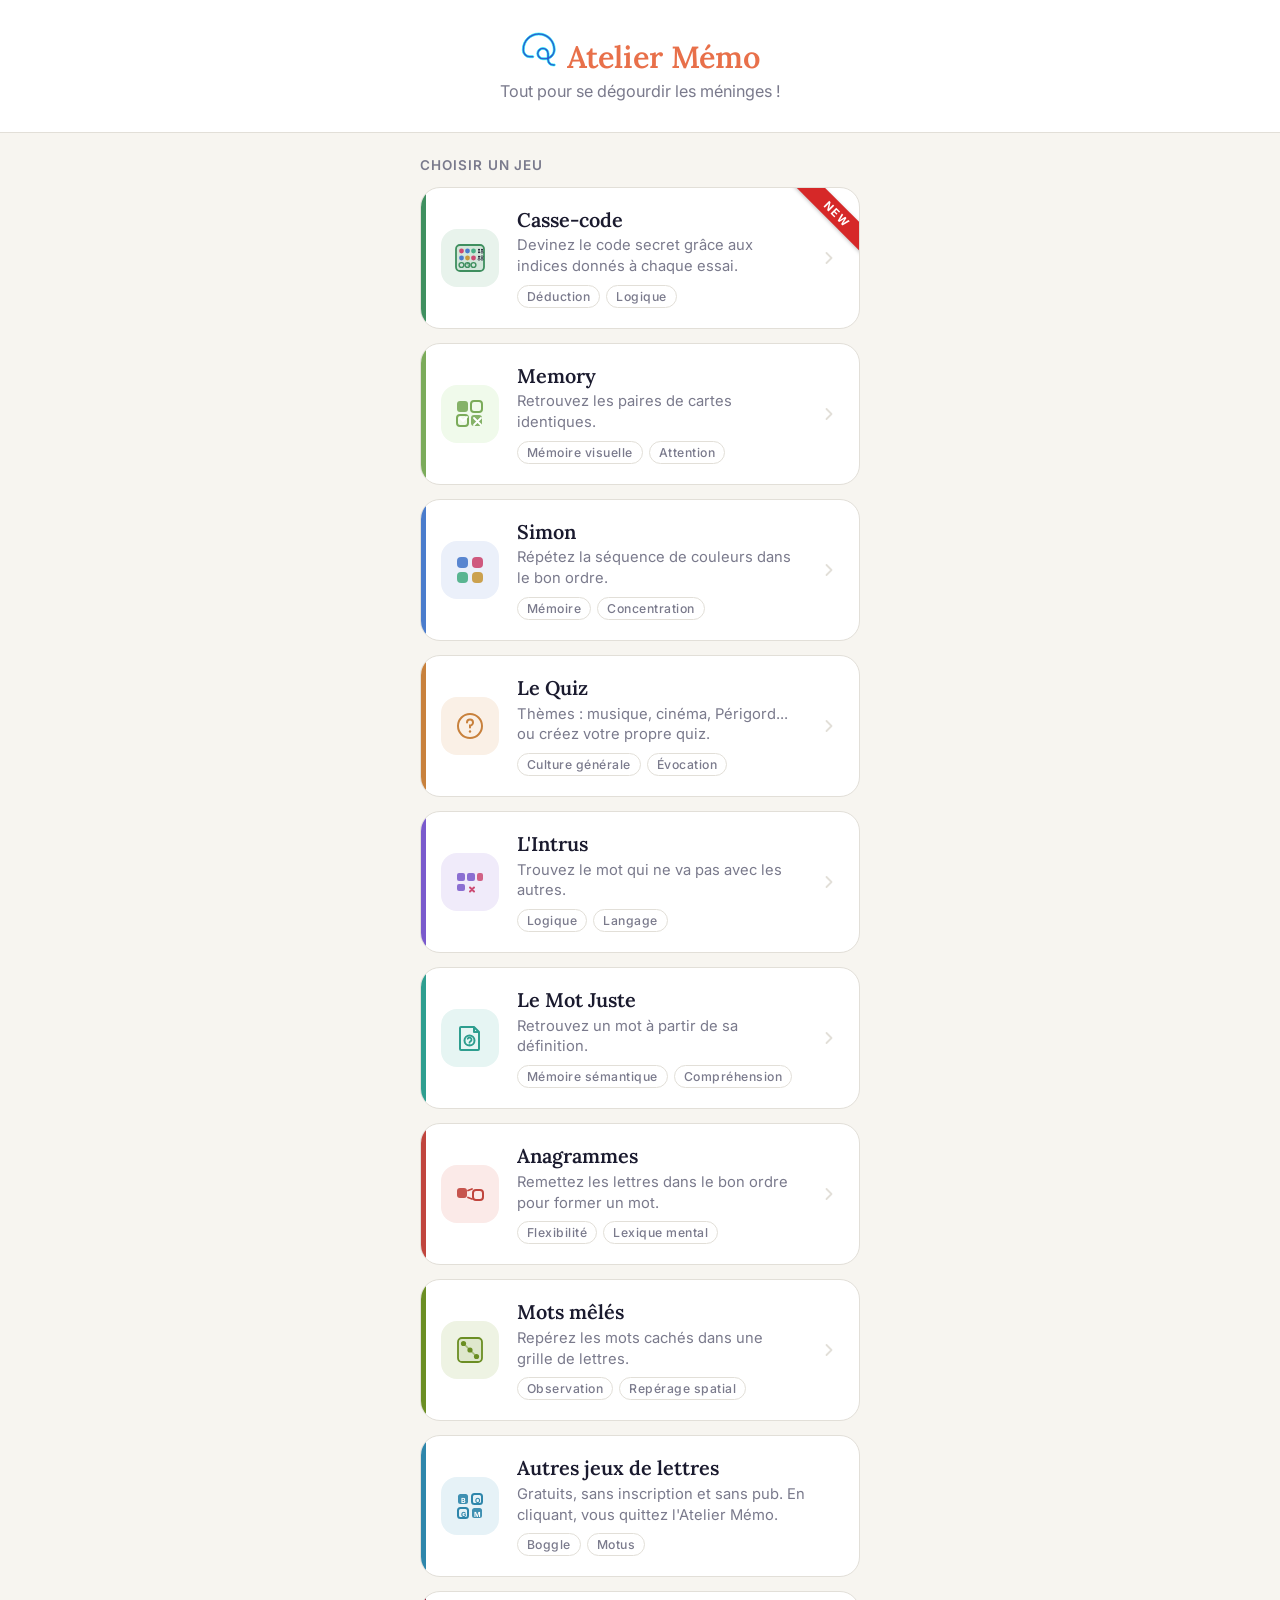
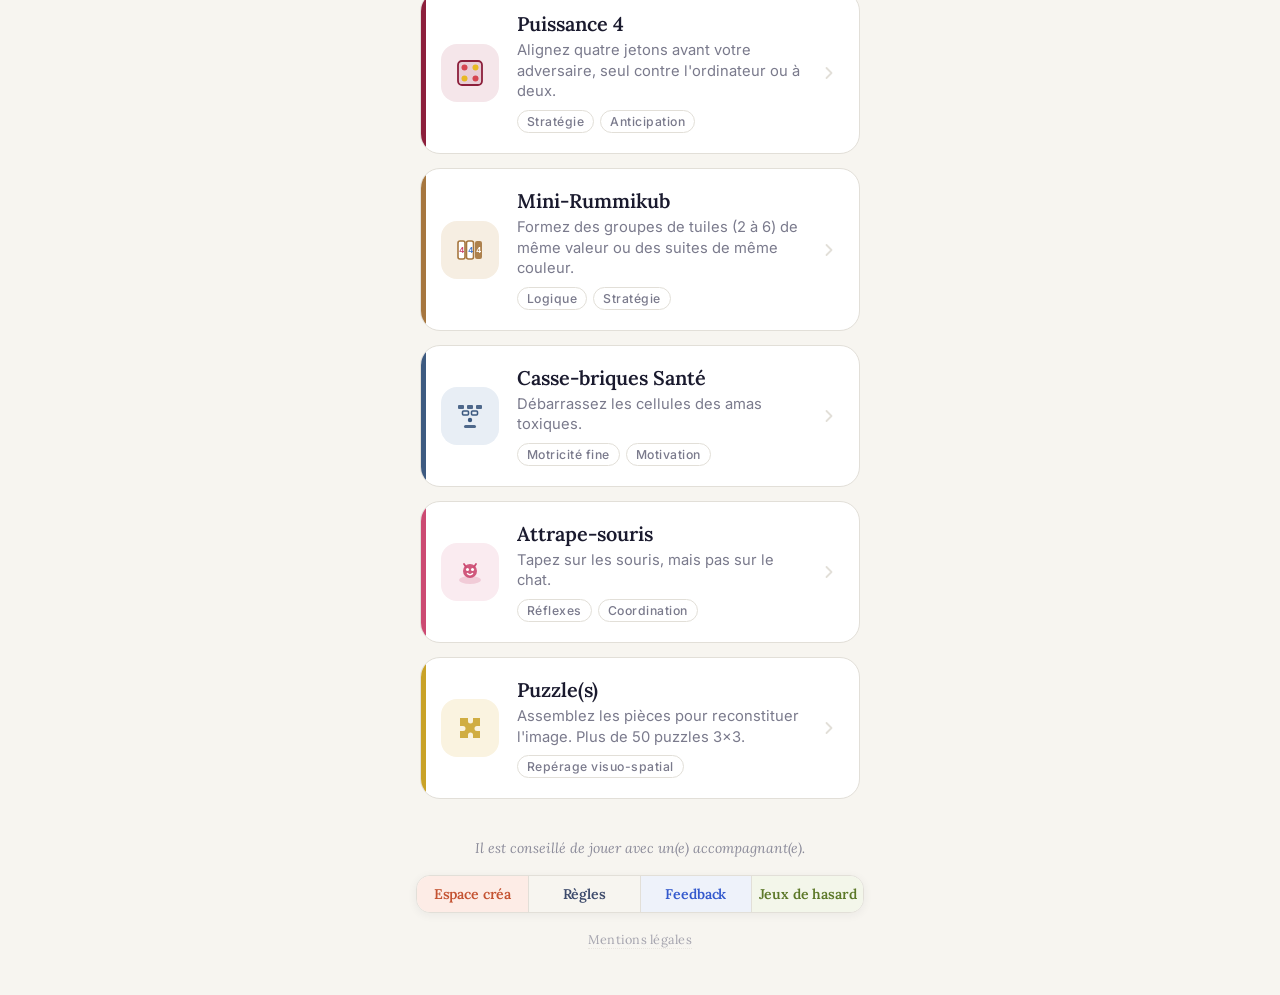
==== commit 299cfd81: "Update index.html" ====
--- a/index.html
+++ b/index.html
@@ -31,6 +31,7 @@
     --c-rummikub: #A6763E;
     --c-casse:   #3D5A80;
    --c-lettres: #2E86AB;
+    --c-code:    #3F8F5F;
   }
 
   html { font-size: 18px; }
@@ -146,6 +147,7 @@
   .game-card[data-color="rummikub"]::before { background: var(--c-rummikub); }
   .game-card[data-color="casse"]::before { background: var(--c-casse); }
  .game-card[data-color="lettres"]::before { background: var(--c-lettres); }
+  .game-card[data-color="code"]::before { background: var(--c-code); }
 
 .tag-link {
   cursor: pointer;
@@ -154,6 +156,24 @@
   color: var(--c-lettres);
   font-weight: 600;
 }
+
+  /* ── Bandeau NEW ── */
+  .ribbon-new {
+    position: absolute;
+    top: 16px;
+    right: -30px;
+    width: 104px;
+    padding: 3px 0;
+    background: #D62828;
+    color: #fff;
+    font-size: 0.62rem;
+    font-weight: 700;
+    letter-spacing: 0.12em;
+    text-align: center;
+    transform: rotate(45deg);
+    box-shadow: 0 1px 4px rgba(0,0,0,0.25);
+    pointer-events: none;
+  }
 
   .game-card:active {
     transform: scale(0.98);
@@ -189,6 +209,7 @@
   .game-card[data-color="rummikub"] .icon-wrap { background: #F6EEE2; }
   .game-card[data-color="casse"] .icon-wrap { background: #E8EEF5; }
  .game-card[data-color="lettres"] .icon-wrap { background: #E6F2F7; }
+  .game-card[data-color="code"] .icon-wrap { background: #E8F3EC; }
 
 
   .icon-wrap svg {
@@ -358,6 +379,47 @@
 <div class="section">
   <div class="section-label">Choisir un jeu</div>
   <div class="game-list">
+
+    <!-- Casse-code -->
+    <a class="game-card" data-color="code" href="https://pierreg78-maker.github.io/casse_code/">
+      <span class="ribbon-new">NEW</span>
+      <div class="icon-wrap">
+        <svg viewBox="0 0 32 32" fill="none">
+          <rect x="2" y="3" width="28" height="26" rx="4" fill="#3F8F5F" opacity=".12"/>
+          <rect x="2" y="3" width="28" height="26" rx="4" stroke="#3F8F5F" stroke-width="1.8"/>
+          <circle cx="7.5" cy="9" r="2.4" fill="#CC4A72"/>
+          <circle cx="13.5" cy="9" r="2.4" fill="#4A7CCC"/>
+          <circle cx="19.5" cy="9" r="2.4" fill="#4AB087"/>
+          <circle cx="25" cy="7.7" r="1" fill="#1A1A2E"/>
+          <circle cx="28" cy="7.7" r="1" fill="#1A1A2E"/>
+          <circle cx="25" cy="10.3" r="1" fill="#1A1A2E"/>
+          <circle cx="28" cy="10.3" r="1" stroke="#1A1A2E" stroke-width=".7"/>
+          <circle cx="7.5" cy="16" r="2.4" fill="#4A7CCC"/>
+          <circle cx="13.5" cy="16" r="2.4" fill="#C89A3C"/>
+          <circle cx="19.5" cy="16" r="2.4" fill="#CC4A72"/>
+          <circle cx="25" cy="14.7" r="1" fill="#1A1A2E"/>
+          <circle cx="28" cy="14.7" r="1" stroke="#1A1A2E" stroke-width=".7"/>
+          <circle cx="25" cy="17.3" r="1" stroke="#1A1A2E" stroke-width=".7"/>
+          <circle cx="28" cy="17.3" r="1" stroke="#1A1A2E" stroke-width=".7"/>
+          <circle cx="7.5" cy="23" r="2.4" stroke="#3F8F5F" stroke-width="1.4"/>
+          <circle cx="13.5" cy="23" r="2.4" stroke="#3F8F5F" stroke-width="1.4"/>
+          <circle cx="19.5" cy="23" r="2.4" stroke="#3F8F5F" stroke-width="1.4"/>
+          <path d="M13 22.3a1.1 1.1 0 1 1 1.5 1c-.4.2-.5.4-.5.8" stroke="#3F8F5F" stroke-width="1" stroke-linecap="round"/>
+        </svg>
+      </div>
+      <div class="game-info">
+        <div class="game-name">Casse-code</div>
+        <div class="game-desc">Devinez le code secret grâce aux indices donnés à chaque essai.</div>
+        <div class="game-tags">
+          <span class="tag">Déduction</span>
+          <span class="tag">Logique</span>
+        </div>
+      </div>
+      <svg class="chevron" width="20" height="20" viewBox="0 0 20 20" fill="none">
+        <path d="M7.5 5l5 5-5 5" stroke="currentColor" stroke-width="1.8" stroke-linecap="round" stroke-linejoin="round"/>
+      </svg>
+    </a>
+
 
 
     <!-- Memory -->
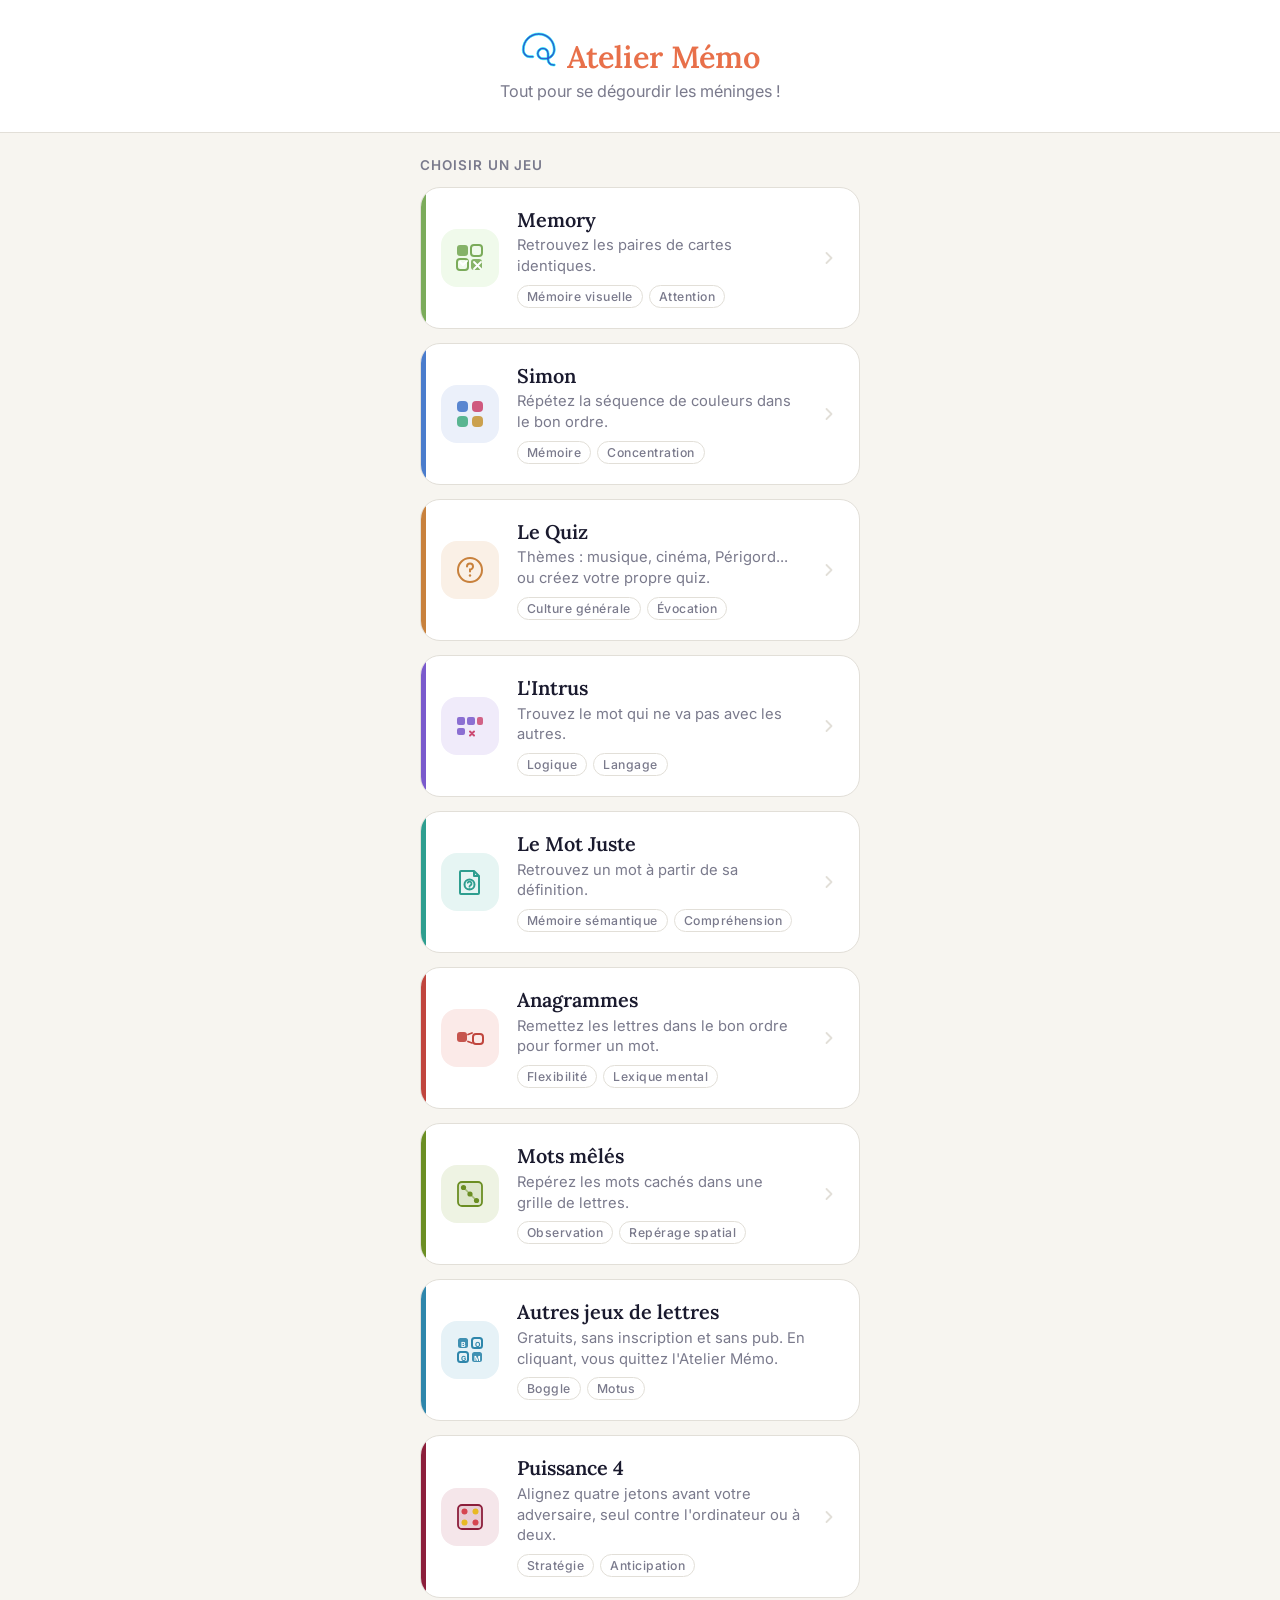
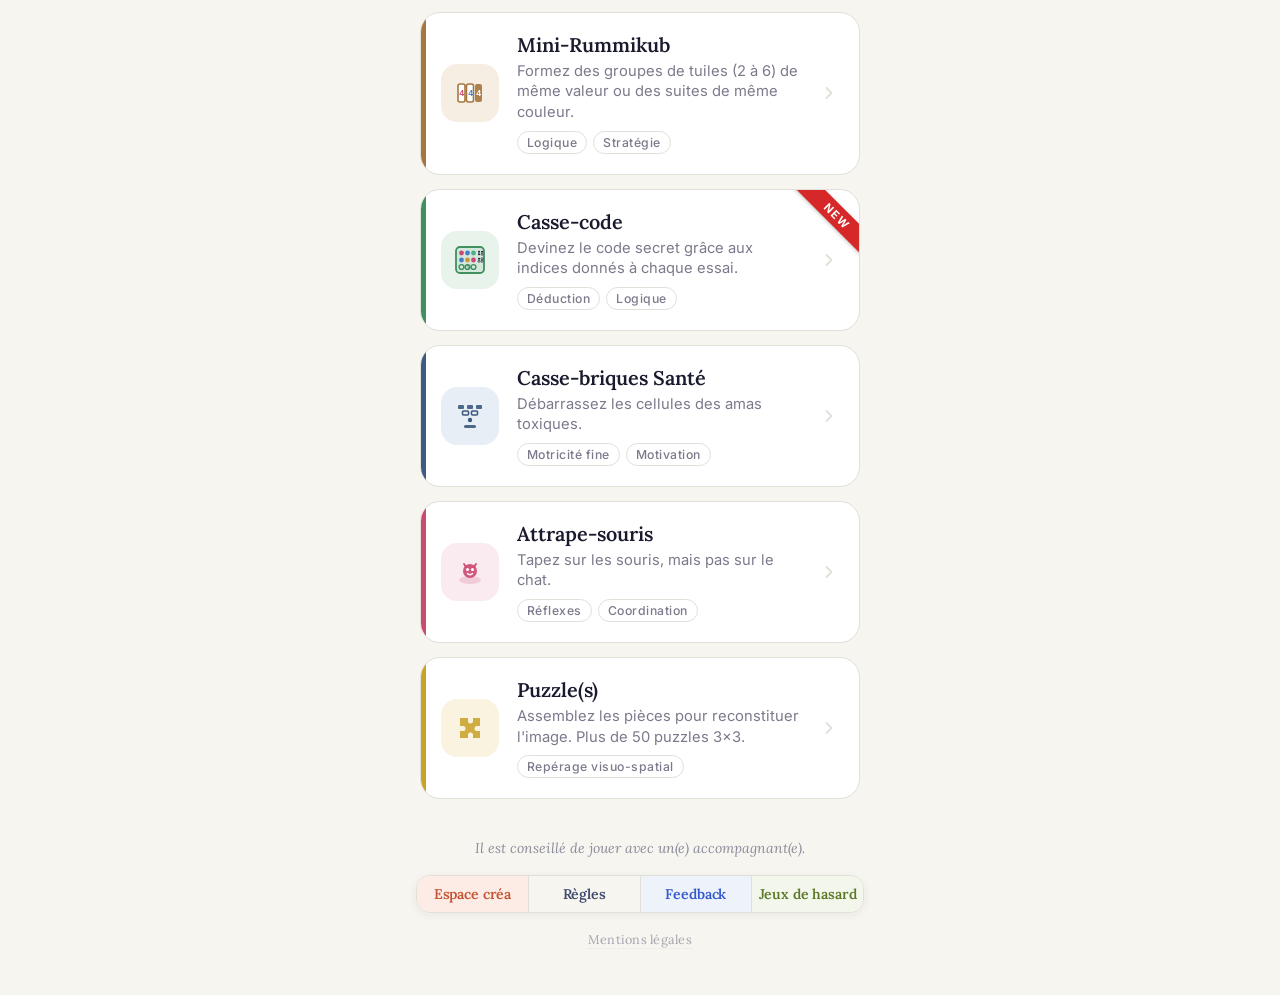
==== commit 1cdcea90: "Accueil : carte Casse-code sous Mini-Rummikub" ====
--- a/index.html
+++ b/index.html
@@ -379,48 +379,6 @@
 <div class="section">
   <div class="section-label">Choisir un jeu</div>
   <div class="game-list">
-
-    <!-- Casse-code -->
-    <a class="game-card" data-color="code" href="https://pierreg78-maker.github.io/casse_code/">
-      <span class="ribbon-new">NEW</span>
-      <div class="icon-wrap">
-        <svg viewBox="0 0 32 32" fill="none">
-          <rect x="2" y="3" width="28" height="26" rx="4" fill="#3F8F5F" opacity=".12"/>
-          <rect x="2" y="3" width="28" height="26" rx="4" stroke="#3F8F5F" stroke-width="1.8"/>
-          <circle cx="7.5" cy="9" r="2.4" fill="#CC4A72"/>
-          <circle cx="13.5" cy="9" r="2.4" fill="#4A7CCC"/>
-          <circle cx="19.5" cy="9" r="2.4" fill="#4AB087"/>
-          <circle cx="25" cy="7.7" r="1" fill="#1A1A2E"/>
-          <circle cx="28" cy="7.7" r="1" fill="#1A1A2E"/>
-          <circle cx="25" cy="10.3" r="1" fill="#1A1A2E"/>
-          <circle cx="28" cy="10.3" r="1" stroke="#1A1A2E" stroke-width=".7"/>
-          <circle cx="7.5" cy="16" r="2.4" fill="#4A7CCC"/>
-          <circle cx="13.5" cy="16" r="2.4" fill="#C89A3C"/>
-          <circle cx="19.5" cy="16" r="2.4" fill="#CC4A72"/>
-          <circle cx="25" cy="14.7" r="1" fill="#1A1A2E"/>
-          <circle cx="28" cy="14.7" r="1" stroke="#1A1A2E" stroke-width=".7"/>
-          <circle cx="25" cy="17.3" r="1" stroke="#1A1A2E" stroke-width=".7"/>
-          <circle cx="28" cy="17.3" r="1" stroke="#1A1A2E" stroke-width=".7"/>
-          <circle cx="7.5" cy="23" r="2.4" stroke="#3F8F5F" stroke-width="1.4"/>
-          <circle cx="13.5" cy="23" r="2.4" stroke="#3F8F5F" stroke-width="1.4"/>
-          <circle cx="19.5" cy="23" r="2.4" stroke="#3F8F5F" stroke-width="1.4"/>
-          <path d="M13 22.3a1.1 1.1 0 1 1 1.5 1c-.4.2-.5.4-.5.8" stroke="#3F8F5F" stroke-width="1" stroke-linecap="round"/>
-        </svg>
-      </div>
-      <div class="game-info">
-        <div class="game-name">Casse-code</div>
-        <div class="game-desc">Devinez le code secret grâce aux indices donnés à chaque essai.</div>
-        <div class="game-tags">
-          <span class="tag">Déduction</span>
-          <span class="tag">Logique</span>
-        </div>
-      </div>
-      <svg class="chevron" width="20" height="20" viewBox="0 0 20 20" fill="none">
-        <path d="M7.5 5l5 5-5 5" stroke="currentColor" stroke-width="1.8" stroke-linecap="round" stroke-linejoin="round"/>
-      </svg>
-    </a>
-
-
 
     <!-- Memory -->
     <a class="game-card" data-color="memory" href="https://pierreg78-maker.github.io/Memory/">
@@ -667,6 +625,46 @@
       </svg>
     </a>
 
+    <!-- Casse-code -->
+    <a class="game-card" data-color="code" href="https://pierreg78-maker.github.io/casse_code/">
+      <span class="ribbon-new">NEW</span>
+      <div class="icon-wrap">
+        <svg viewBox="0 0 32 32" fill="none">
+          <rect x="2" y="3" width="28" height="26" rx="4" fill="#3F8F5F" opacity=".12"/>
+          <rect x="2" y="3" width="28" height="26" rx="4" stroke="#3F8F5F" stroke-width="1.8"/>
+          <circle cx="7.5" cy="9" r="2.4" fill="#CC4A72"/>
+          <circle cx="13.5" cy="9" r="2.4" fill="#4A7CCC"/>
+          <circle cx="19.5" cy="9" r="2.4" fill="#4AB087"/>
+          <circle cx="25" cy="7.7" r="1" fill="#1A1A2E"/>
+          <circle cx="28" cy="7.7" r="1" fill="#1A1A2E"/>
+          <circle cx="25" cy="10.3" r="1" fill="#1A1A2E"/>
+          <circle cx="28" cy="10.3" r="1" stroke="#1A1A2E" stroke-width=".7"/>
+          <circle cx="7.5" cy="16" r="2.4" fill="#4A7CCC"/>
+          <circle cx="13.5" cy="16" r="2.4" fill="#C89A3C"/>
+          <circle cx="19.5" cy="16" r="2.4" fill="#CC4A72"/>
+          <circle cx="25" cy="14.7" r="1" fill="#1A1A2E"/>
+          <circle cx="28" cy="14.7" r="1" stroke="#1A1A2E" stroke-width=".7"/>
+          <circle cx="25" cy="17.3" r="1" stroke="#1A1A2E" stroke-width=".7"/>
+          <circle cx="28" cy="17.3" r="1" stroke="#1A1A2E" stroke-width=".7"/>
+          <circle cx="7.5" cy="23" r="2.4" stroke="#3F8F5F" stroke-width="1.4"/>
+          <circle cx="13.5" cy="23" r="2.4" stroke="#3F8F5F" stroke-width="1.4"/>
+          <circle cx="19.5" cy="23" r="2.4" stroke="#3F8F5F" stroke-width="1.4"/>
+          <path d="M13 22.3a1.1 1.1 0 1 1 1.5 1c-.4.2-.5.4-.5.8" stroke="#3F8F5F" stroke-width="1" stroke-linecap="round"/>
+        </svg>
+      </div>
+      <div class="game-info">
+        <div class="game-name">Casse-code</div>
+        <div class="game-desc">Devinez le code secret grâce aux indices donnés à chaque essai.</div>
+        <div class="game-tags">
+          <span class="tag">Déduction</span>
+          <span class="tag">Logique</span>
+        </div>
+      </div>
+      <svg class="chevron" width="20" height="20" viewBox="0 0 20 20" fill="none">
+        <path d="M7.5 5l5 5-5 5" stroke="currentColor" stroke-width="1.8" stroke-linecap="round" stroke-linejoin="round"/>
+      </svg>
+    </a>
+
    
 <!-- Casse-briques santé -->
     <a class="game-card" data-color="casse" href="https://pierreg78-maker.github.io/casse-briques_sante/">
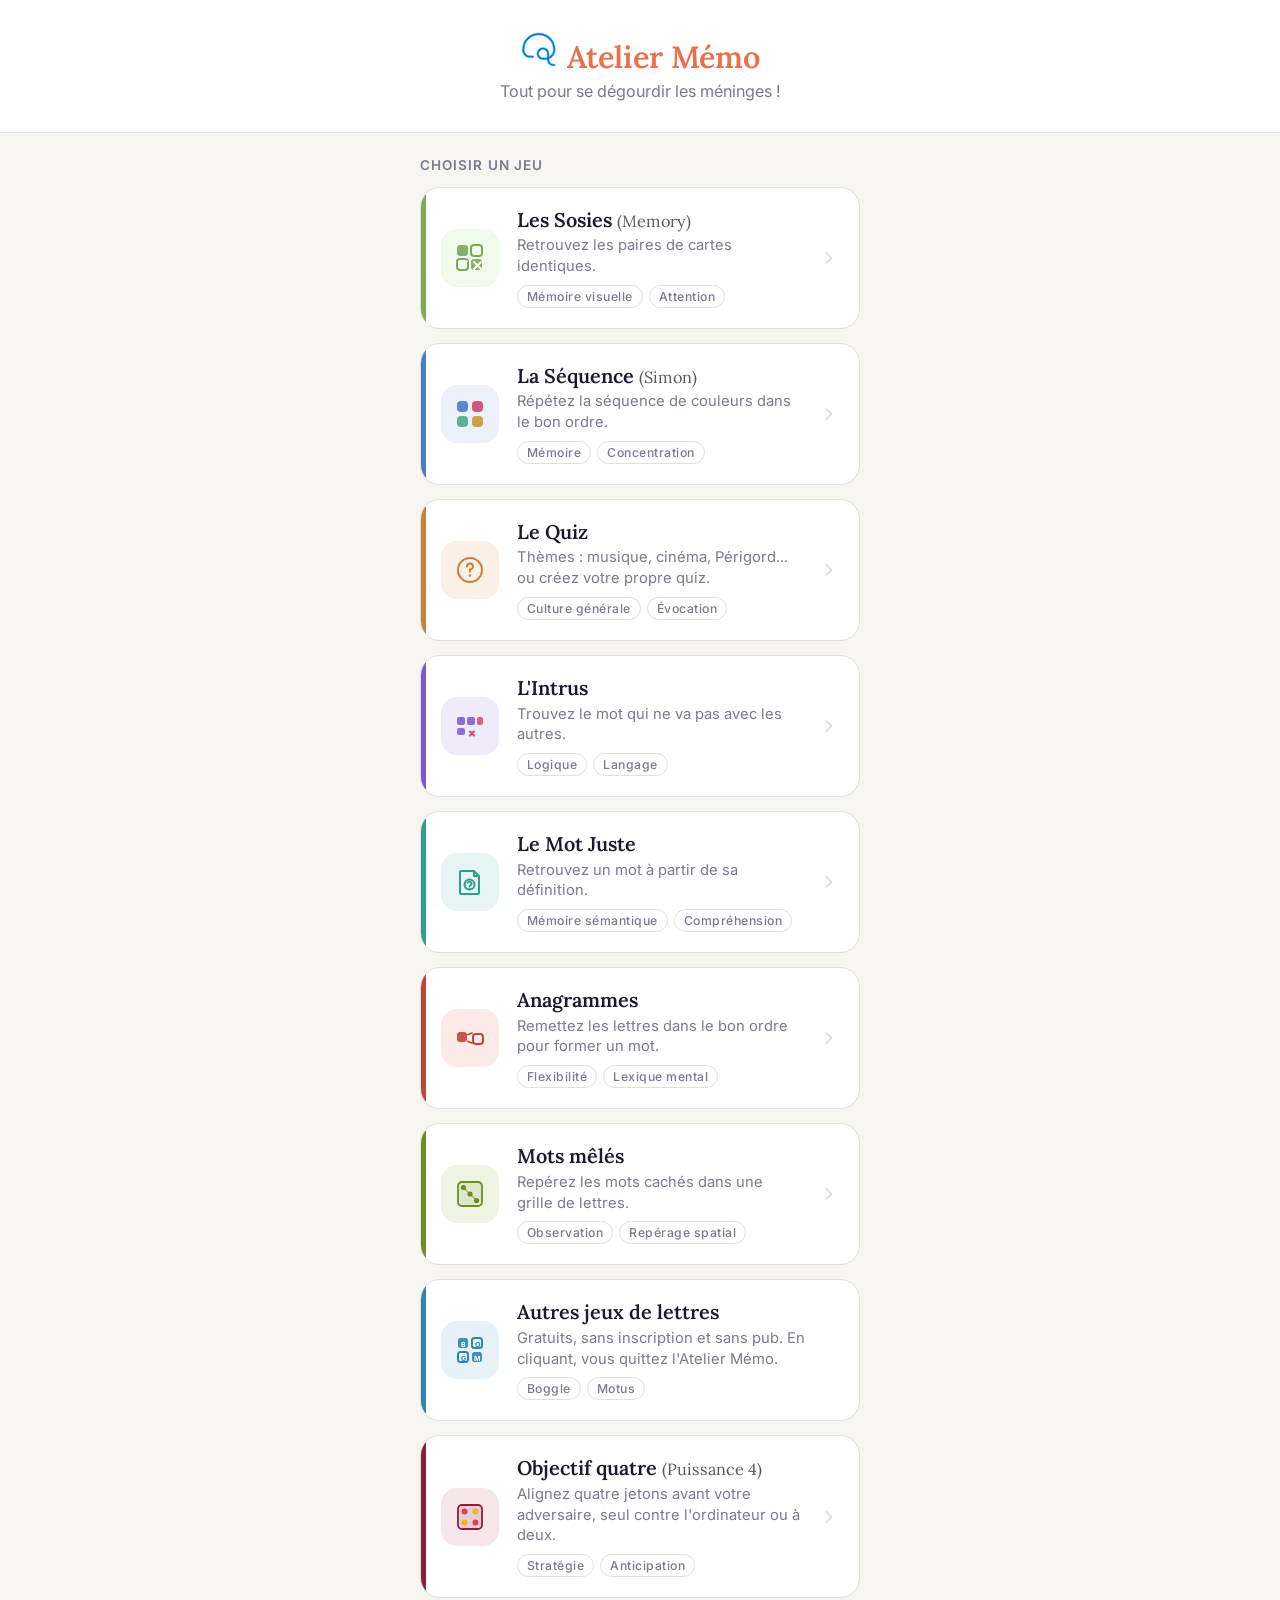
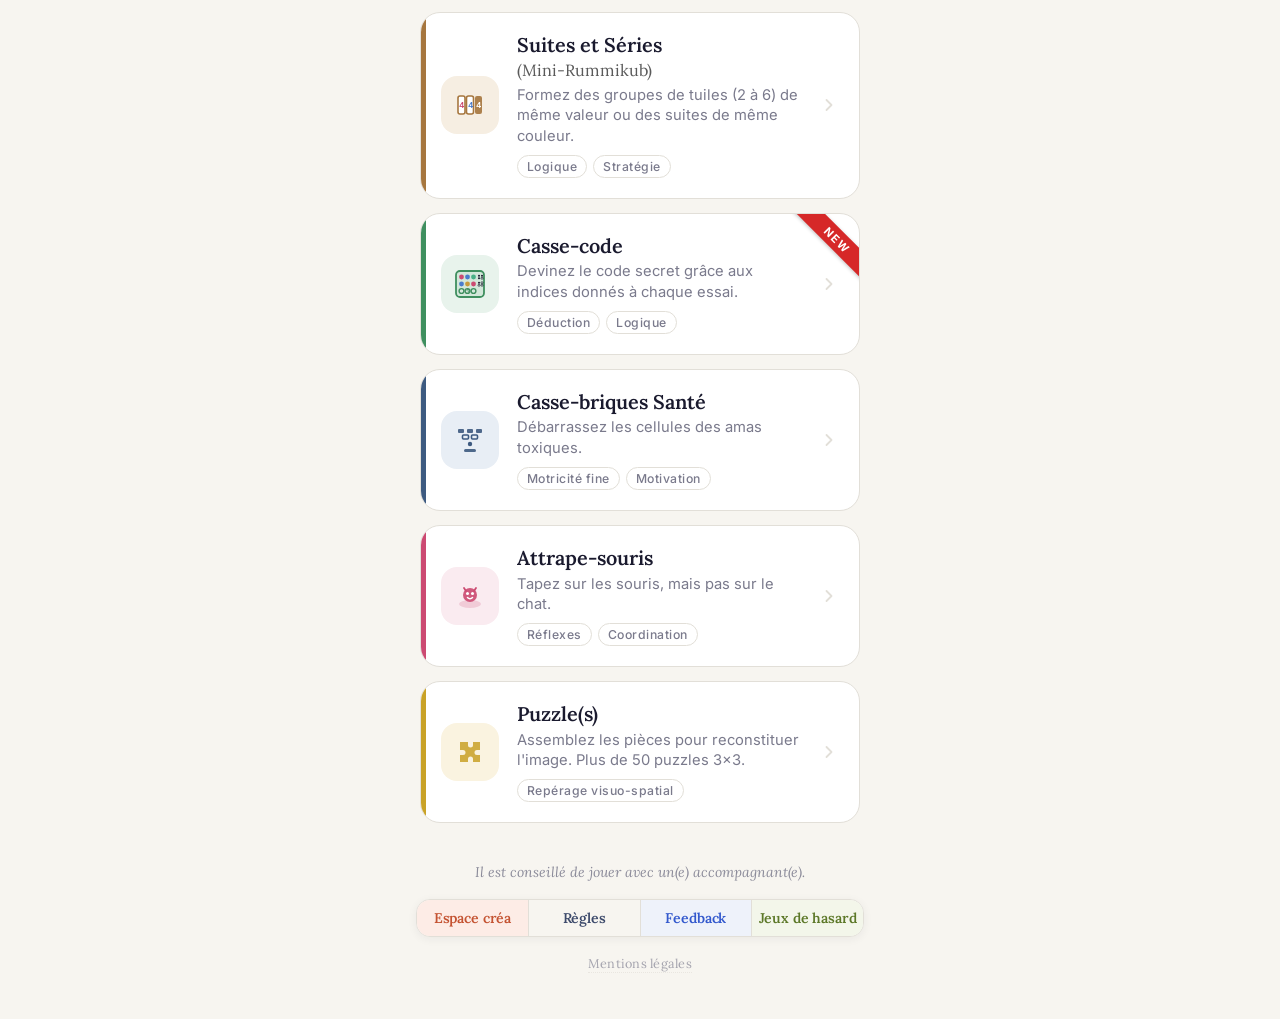
==== commit 538636d4: "Renommage des jeux : Les Sosies (Memory), La Séquence (Simon), Objectif quatre (Puissance 4), Suites" ====
--- a/index.html
+++ b/index.html
@@ -219,6 +219,7 @@
 
   .game-info { flex: 1; }
 
+  .game-name .old-name { font-weight: 400; color: #5A5A5A; font-size: .82em; white-space: nowrap; }
   .game-name {
     font-family: 'Lora', serif;
     font-size: 1.1rem;
@@ -380,8 +381,8 @@
   <div class="section-label">Choisir un jeu</div>
   <div class="game-list">
 
-    <!-- Memory -->
-    <a class="game-card" data-color="memory" href="https://pierreg78-maker.github.io/Memory/">
+    <!-- Les Sosies (Memory) -->
+    <a class="game-card" data-color="memory" href="https://pierreg78-maker.github.io/les-sosies/">
       <div class="icon-wrap">
         <svg viewBox="0 0 32 32" fill="none">
           <rect x="3" y="3" width="11" height="11" rx="3" fill="#7BAB5A" opacity=".9"/>
@@ -393,7 +394,7 @@
         </svg>
       </div>
       <div class="game-info">
-        <div class="game-name">Memory</div>
+        <div class="game-name">Les Sosies <span class="old-name">(Memory)</span></div>
         <div class="game-desc">Retrouvez les paires de cartes identiques.</div>
         <div class="game-tags">
           <span class="tag">Mémoire visuelle</span>
@@ -407,8 +408,8 @@
 
 
 
-       <!-- Simon -->
-    <a class="game-card" data-color="simon" href="https://pierreg78-maker.github.io/Simon2/">
+       <!-- La Séquence (Simon) -->
+    <a class="game-card" data-color="simon" href="https://pierreg78-maker.github.io/la-sequence/">
       <div class="icon-wrap">
         <svg viewBox="0 0 32 32" fill="none">
           <rect x="3" y="3" width="11" height="11" rx="4" fill="#4A7CCC" opacity=".9"/>
@@ -418,7 +419,7 @@
         </svg>
       </div>
       <div class="game-info">
-        <div class="game-name">Simon</div>
+        <div class="game-name">La Séquence <span class="old-name">(Simon)</span></div>
         <div class="game-desc">Répétez la séquence de couleurs dans le bon ordre.</div>
         <div class="game-tags">
           <span class="tag">Mémoire</span>
@@ -575,7 +576,7 @@
 </div>
 
    
-    <!-- Puissance 4 -->
+    <!-- Objectif quatre (Puissance 4) -->
     <a class="game-card" data-color="puissance4" href="https://puissance4-bhpnwetp.manus.space/">
       <div class="icon-wrap">
         <svg viewBox="0 0 32 32" fill="none">
@@ -588,7 +589,7 @@
         </svg>
       </div>
       <div class="game-info">
-        <div class="game-name">Puissance 4</div>
+        <div class="game-name">Objectif quatre <span class="old-name">(Puissance 4)</span></div>
         <div class="game-desc">Alignez quatre jetons avant votre adversaire, seul contre l'ordinateur ou à deux.</div>
         <div class="game-tags">
           <span class="tag">Stratégie</span>
@@ -600,8 +601,8 @@
       </svg>
     </a>
 
-    <!-- Mini-Rummikub -->
-    <a class="game-card" data-color="rummikub" href="https://pierreg78-maker.github.io/Mini-Rummikub-Access/">
+    <!-- Suites et Séries (Mini-Rummikub) -->
+    <a class="game-card" data-color="rummikub" href="https://pierreg78-maker.github.io/suites-et-series/">
       <div class="icon-wrap">
         <svg viewBox="0 0 32 32" fill="none">
           <rect x="4" y="7" width="7" height="18" rx="2" fill="#FFFFFF" stroke="#A6763E" stroke-width="1.6"/>
@@ -613,7 +614,7 @@
         </svg>
       </div>
       <div class="game-info">
-        <div class="game-name">Mini-Rummikub</div>
+        <div class="game-name">Suites et Séries <span class="old-name">(Mini-Rummikub)</span></div>
         <div class="game-desc">Formez des groupes de tuiles (2 à 6) de même valeur ou des suites de même couleur.</div>
         <div class="game-tags">
           <span class="tag">Logique</span>
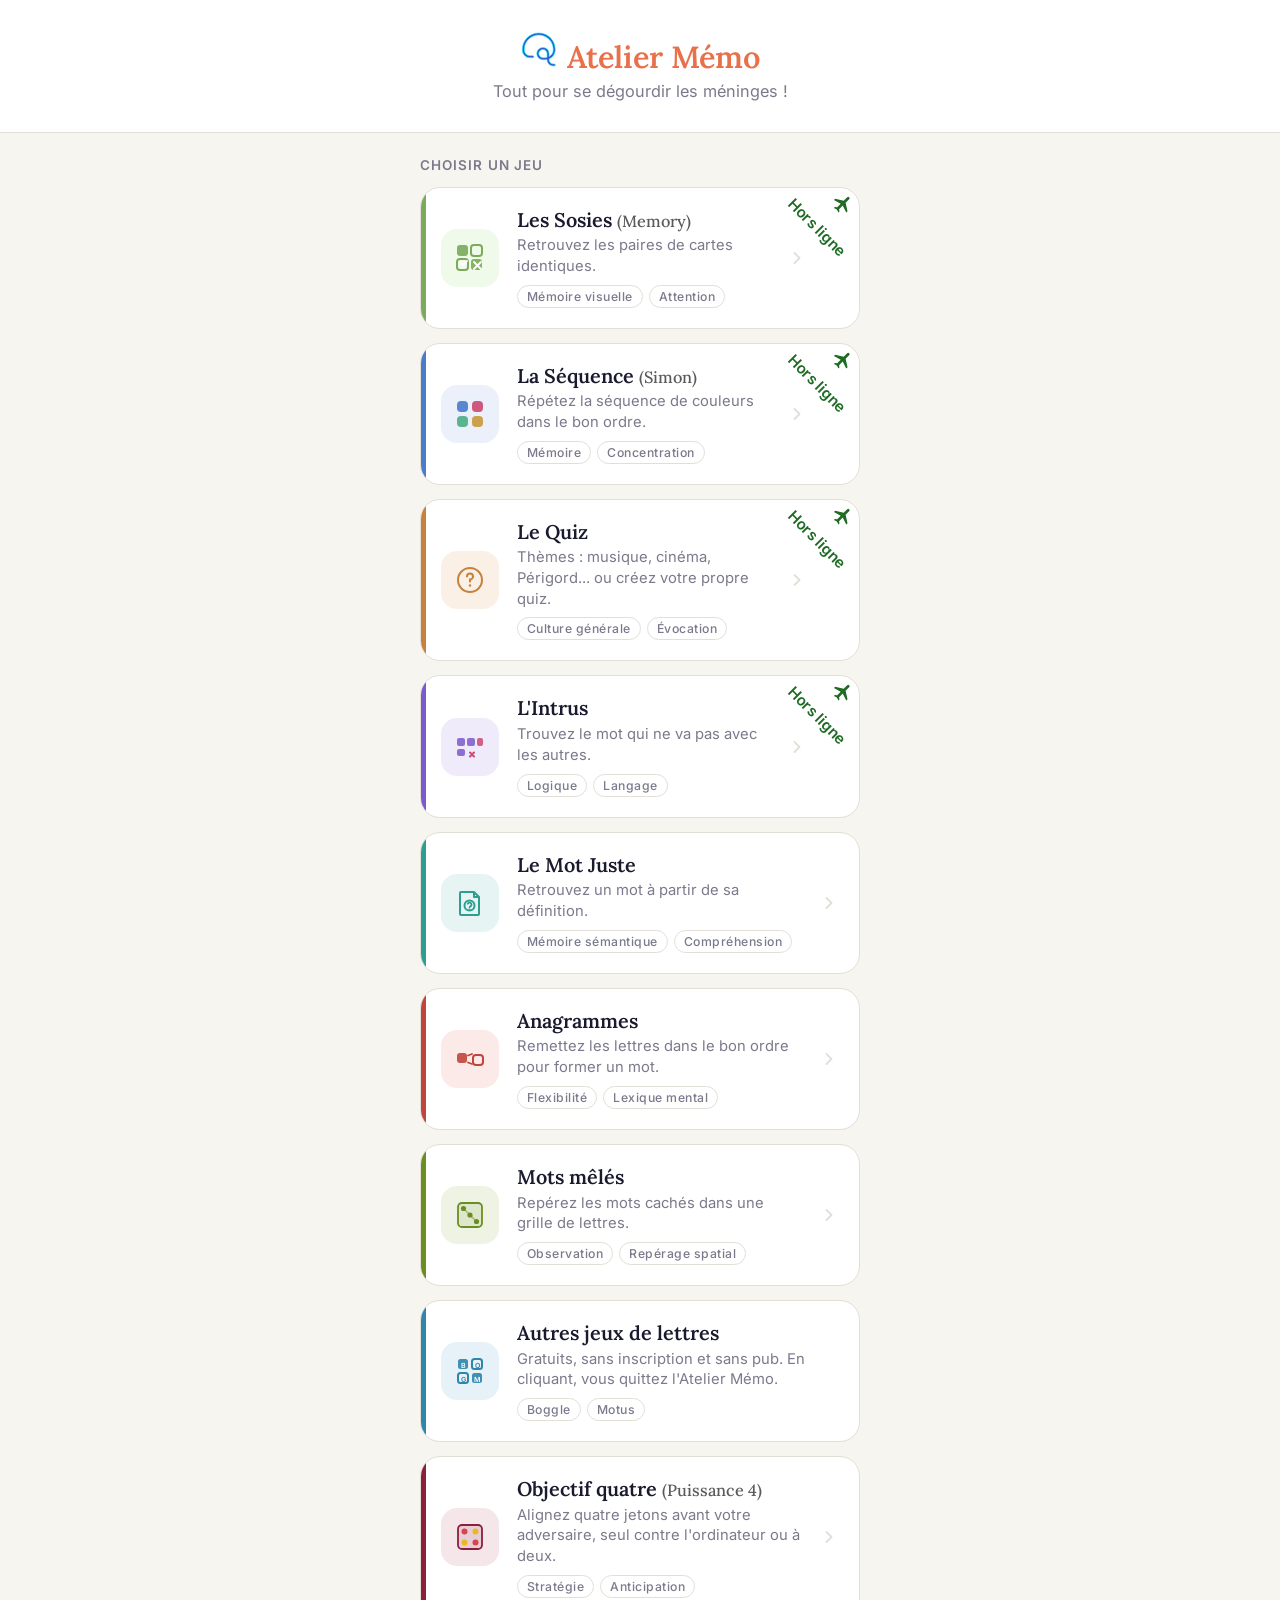
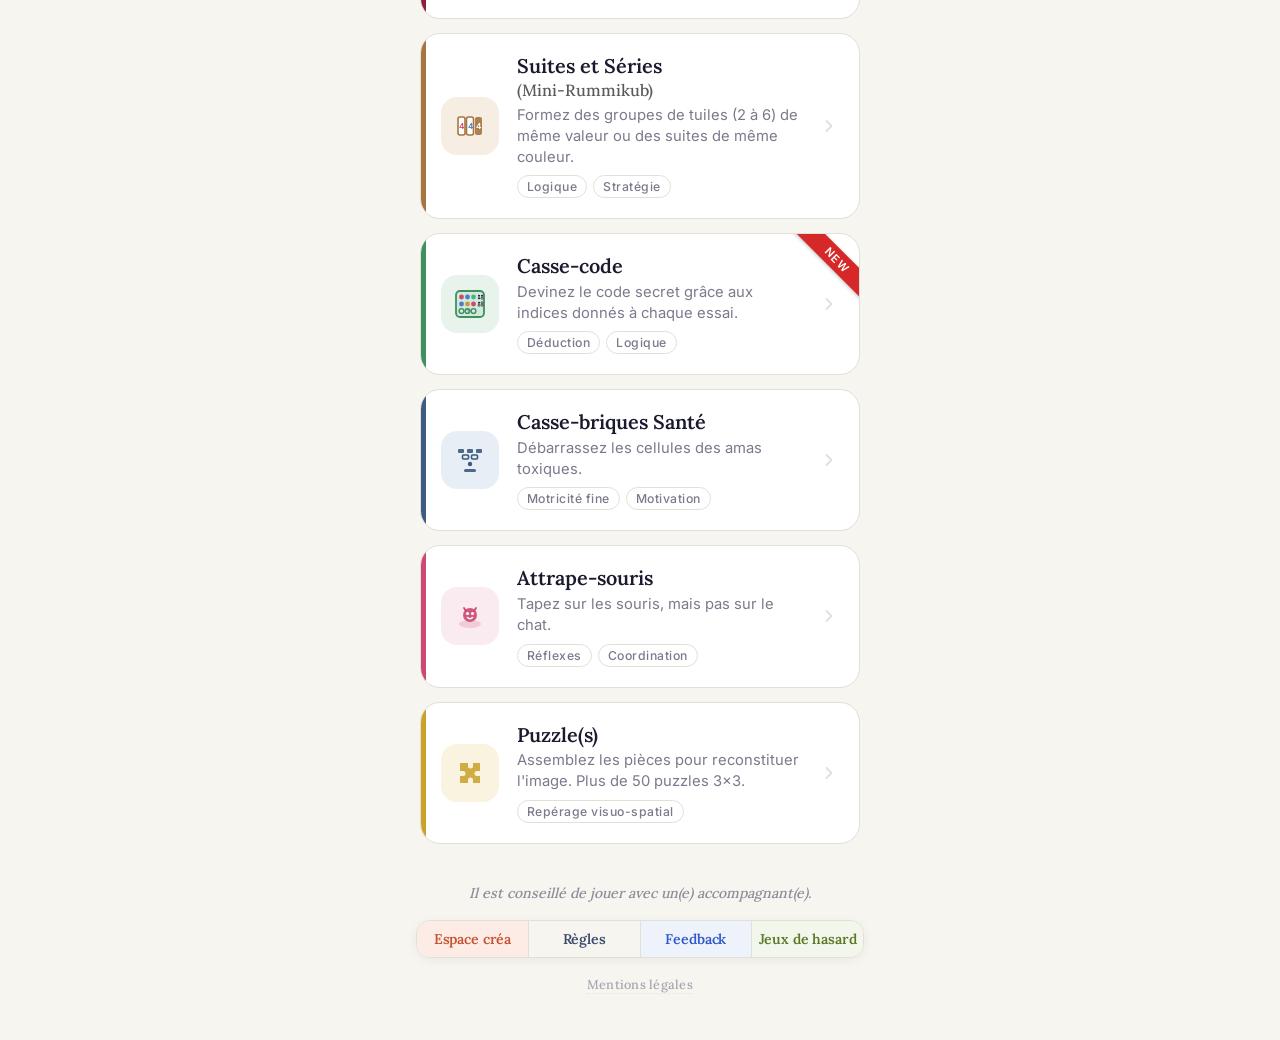
==== commit c3555ca9: "Mode hors connexion pour Les Sosies, La Séquence, le Quiz et L'Intrus + badge « Hors ligne »" ====
--- a/index.html
+++ b/index.html
@@ -4,7 +4,7 @@
 <meta charset="UTF-8">
 <meta name="viewport" content="width=device-width, initial-scale=1.0">
 <title>Accueil - Atelier Mémo</title>
-<link href="https://fonts.googleapis.com/css2?family=Lora:wght@500;600&family=Inter:wght@400;500;600&display=swap" rel="stylesheet">
+<link href="polices/f55b3729.css" rel="stylesheet">
 <link rel="icon" type="image/svg+xml" href="favicon.svg">
 <style>
   *, *::before, *::after { box-sizing: border-box; margin: 0; padding: 0; }
@@ -357,7 +357,53 @@
   }
 
   .footer-legal a:active { opacity: 1; }
+
+  /* ── Badge « Hors ligne » (jeux disponibles sans connexion) ── */
+  .badge-offline {
+    position: absolute; top: 0; right: 0;
+    width: 108px; height: 108px;
+    pointer-events: none; color: #1E6B24; z-index: 2;
+  }
+  .game-card:has(.badge-offline) { padding-right: 52px; }
+  .badge-offline .avion {
+    position: absolute; top: 5px; right: 5px;
+    width: 22px; height: 22px; transform: rotate(45deg);
+  }
+  .badge-offline .texte {
+    position: absolute; top: 32px; right: -20px; width: 124px;
+    font-family: Inter, sans-serif; font-size: 0.84rem; font-weight: 700;
+    letter-spacing: 0.01em; line-height: 1; white-space: nowrap; text-align: center;
+    transform: rotate(45deg); transform-origin: center center;
+    text-shadow: 0 0 5px #fff, 0 0 8px #fff, 0 1px 0 #fff;
+  }
+
+  /* ── Hors connexion ── */
+  .footer-offline { font-size: 0.8rem; font-weight: 600; color: #1E6B24; margin: -8px 0 16px; }
+  .hors-ligne [data-internet] { pointer-events: none; cursor: default; }
+  .hors-ligne a[data-internet]:not(.game-card) { opacity: 0.4; }
+  .hors-ligne .game-card[data-internet] { background: #F1F0EC; }
+  .hors-ligne .game-card[data-internet] > .icon-wrap,
+  .hors-ligne .game-card[data-internet] > .chevron,
+  .hors-ligne .game-card[data-internet] .game-name,
+  .hors-ligne .game-card[data-internet] .game-desc,
+  .hors-ligne .game-card[data-internet] .game-tags,
+  .hors-ligne .game-card[data-internet] > .ribbon-new { opacity: 0.4; filter: grayscale(1); }
+  .hors-ligne .game-card[data-internet] .game-info::after {
+    content: "Nécessite internet";
+    display: inline-block; margin-top: 8px; padding: 2px 10px;
+    border-radius: 999px; background: #E4E2DC;
+    font-size: 0.8rem; font-weight: 600; color: #4A4A4A;
+  }
+  .hors-ligne .game-card[data-color="lettres"] .game-desc::after { content: " Nécessite internet."; font-weight: 600; }
 </style>
+<link rel="manifest" href="manifest.webmanifest">
+<meta name="theme-color" content="#F7F5F0">
+<link rel="apple-touch-icon" href="icones/apple-touch-icon.png">
+<meta name="apple-mobile-web-app-capable" content="yes">
+<meta name="mobile-web-app-capable" content="yes">
+<meta name="apple-mobile-web-app-title" content="Atelier Mémo">
+<meta name="apple-mobile-web-app-status-bar-style" content="default">
+<script src="hors-connexion.js"></script>
 </head>
 <body>
 
@@ -382,7 +428,13 @@
   <div class="game-list">
 
     <!-- Les Sosies (Memory) -->
-    <a class="game-card" data-color="memory" href="https://pierreg78-maker.github.io/les-sosies/">
+    <a class="game-card" data-color="memory" href="jeux/memory/">
+      <span class="badge-offline" aria-label="Disponible hors ligne">
+        <svg class="avion" viewBox="0 0 24 24" aria-hidden="true" focusable="false">
+          <path fill="currentColor" d="M21 16v-2l-8-5V3.5A1.5 1.5 0 0 0 11.5 2 1.5 1.5 0 0 0 10 3.5V9l-8 5v2l8-2.5V19l-2 1.5V22l3.5-1 3.5 1v-1.5L13 19v-5.5l8 2.5z"/>
+        </svg>
+        <span class="texte">Hors ligne</span>
+      </span>
       <div class="icon-wrap">
         <svg viewBox="0 0 32 32" fill="none">
           <rect x="3" y="3" width="11" height="11" rx="3" fill="#7BAB5A" opacity=".9"/>
@@ -409,7 +461,13 @@
 
 
        <!-- La Séquence (Simon) -->
-    <a class="game-card" data-color="simon" href="https://pierreg78-maker.github.io/la-sequence/">
+    <a class="game-card" data-color="simon" href="jeux/simon/">
+      <span class="badge-offline" aria-label="Disponible hors ligne">
+        <svg class="avion" viewBox="0 0 24 24" aria-hidden="true" focusable="false">
+          <path fill="currentColor" d="M21 16v-2l-8-5V3.5A1.5 1.5 0 0 0 11.5 2 1.5 1.5 0 0 0 10 3.5V9l-8 5v2l8-2.5V19l-2 1.5V22l3.5-1 3.5 1v-1.5L13 19v-5.5l8 2.5z"/>
+        </svg>
+        <span class="texte">Hors ligne</span>
+      </span>
       <div class="icon-wrap">
         <svg viewBox="0 0 32 32" fill="none">
           <rect x="3" y="3" width="11" height="11" rx="4" fill="#4A7CCC" opacity=".9"/>
@@ -434,7 +492,13 @@
 
 
     <!-- Quiz -->
-     <a class="game-card" data-color="quiz" href="https://pierreg78-maker.github.io/quizz/">
+     <a class="game-card" data-color="quiz" href="jeux/quiz/">
+      <span class="badge-offline" aria-label="Disponible hors ligne">
+        <svg class="avion" viewBox="0 0 24 24" aria-hidden="true" focusable="false">
+          <path fill="currentColor" d="M21 16v-2l-8-5V3.5A1.5 1.5 0 0 0 11.5 2 1.5 1.5 0 0 0 10 3.5V9l-8 5v2l8-2.5V19l-2 1.5V22l3.5-1 3.5 1v-1.5L13 19v-5.5l8 2.5z"/>
+        </svg>
+        <span class="texte">Hors ligne</span>
+      </span>
       <div class="icon-wrap">
         <svg viewBox="0 0 32 32" fill="none">
           <circle cx="16" cy="16" r="12" stroke="#C8813C" stroke-width="2"/>
@@ -456,7 +520,13 @@
     </a>
 
   <!-- Intrus -->
-    <a class="game-card" data-color="intrus" href="https://pierreg78-maker.github.io/intrus/">
+    <a class="game-card" data-color="intrus" href="jeux/intrus/">
+      <span class="badge-offline" aria-label="Disponible hors ligne">
+        <svg class="avion" viewBox="0 0 24 24" aria-hidden="true" focusable="false">
+          <path fill="currentColor" d="M21 16v-2l-8-5V3.5A1.5 1.5 0 0 0 11.5 2 1.5 1.5 0 0 0 10 3.5V9l-8 5v2l8-2.5V19l-2 1.5V22l3.5-1 3.5 1v-1.5L13 19v-5.5l8 2.5z"/>
+        </svg>
+        <span class="texte">Hors ligne</span>
+      </span>
       <div class="icon-wrap">
         <svg viewBox="0 0 32 32" fill="none">
           <rect x="3" y="7" width="8" height="8" rx="2" fill="#7A5ACC" opacity=".85"/>
@@ -480,7 +550,7 @@
     </a> 
 
     <!-- Définitions -->
-    <a class="game-card" data-color="def" href="https://pierreg78-maker.github.io/Definitions/">
+    <a data-internet class="game-card" data-color="def" href="https://pierreg78-maker.github.io/Definitions/">
       <div class="icon-wrap">
         <svg viewBox="0 0 32 32" fill="none">
           <path d="M7 5h13l5 5v17a1 1 0 0 1-1 1H7a1 1 0 0 1-1-1V6a1 1 0 0 1 1-1z" stroke="#2E9E8F" stroke-width="2" stroke-linejoin="round"/>
@@ -504,7 +574,7 @@
     </a>
 
     <!-- Anagrammes -->
-    <a class="game-card" data-color="anagramme" href="https://pierreg78-maker.github.io/anagrammes/">
+    <a data-internet class="game-card" data-color="anagramme" href="https://pierreg78-maker.github.io/anagrammes/">
       <div class="icon-wrap">
         <svg viewBox="0 0 32 32" fill="none">
           <rect x="3" y="10" width="10" height="10" rx="3" fill="#C0453D" opacity=".9"/>
@@ -526,7 +596,7 @@
     </a>
 
     <!-- Mots mêlés -->
-    <a class="game-card" data-color="mots" href="https://pierreg78-maker.github.io/mots_meles_2/">
+    <a data-internet class="game-card" data-color="mots" href="https://pierreg78-maker.github.io/mots_meles_2/">
       <div class="icon-wrap">
         <svg viewBox="0 0 32 32" fill="none">
           <rect x="4" y="4" width="24" height="24" rx="4" fill="#6B8E23" opacity=".12"/>
@@ -569,15 +639,15 @@
     <div class="game-name">Autres jeux de lettres</div>
     <div class="game-desc">Gratuits, sans inscription et sans pub. En cliquant, vous quittez l'Atelier Mémo.</div>
     <div class="game-tags">
-      <a class="tag tag-link" href="https://www.boggle.fr/" target="_blank" rel="noopener">Boggle</a>
-      <a class="tag tag-link" href="https://sutom.nocle.fr/" target="_blank" rel="noopener">Motus</a>
+      <a data-internet class="tag tag-link" href="https://www.boggle.fr/" target="_blank" rel="noopener">Boggle</a>
+      <a data-internet class="tag tag-link" href="https://sutom.nocle.fr/" target="_blank" rel="noopener">Motus</a>
     </div>
   </div>
 </div>
 
    
     <!-- Objectif quatre (Puissance 4) -->
-    <a class="game-card" data-color="puissance4" href="https://puissance4-bhpnwetp.manus.space/">
+    <a data-internet class="game-card" data-color="puissance4" href="https://puissance4-bhpnwetp.manus.space/">
       <div class="icon-wrap">
         <svg viewBox="0 0 32 32" fill="none">
           <rect x="4" y="4" width="24" height="24" rx="4" fill="#8C1F3B" opacity=".12"/>
@@ -602,7 +672,7 @@
     </a>
 
     <!-- Suites et Séries (Mini-Rummikub) -->
-    <a class="game-card" data-color="rummikub" href="https://pierreg78-maker.github.io/suites-et-series/">
+    <a data-internet class="game-card" data-color="rummikub" href="https://pierreg78-maker.github.io/suites-et-series/">
       <div class="icon-wrap">
         <svg viewBox="0 0 32 32" fill="none">
           <rect x="4" y="7" width="7" height="18" rx="2" fill="#FFFFFF" stroke="#A6763E" stroke-width="1.6"/>
@@ -627,7 +697,7 @@
     </a>
 
     <!-- Casse-code -->
-    <a class="game-card" data-color="code" href="https://pierreg78-maker.github.io/casse_code/">
+    <a data-internet class="game-card" data-color="code" href="https://pierreg78-maker.github.io/casse_code/">
       <span class="ribbon-new">NEW</span>
       <div class="icon-wrap">
         <svg viewBox="0 0 32 32" fill="none">
@@ -668,7 +738,7 @@
 
    
 <!-- Casse-briques santé -->
-    <a class="game-card" data-color="casse" href="https://pierreg78-maker.github.io/casse-briques_sante/">
+    <a data-internet class="game-card" data-color="casse" href="https://pierreg78-maker.github.io/casse-briques_sante/">
       <div class="icon-wrap">
         <svg viewBox="0 0 32 32" fill="none">
           <rect x="4" y="5" width="6" height="4" rx="1" fill="#3D5A80" opacity=".9"/>
@@ -694,7 +764,7 @@
     </a>
    
     <!-- Whack-a-mole -->
-    <a class="game-card" data-color="taupe" href="https://pierreg78-maker.github.io/wackamole/">
+    <a data-internet class="game-card" data-color="taupe" href="https://pierreg78-maker.github.io/wackamole/">
       <div class="icon-wrap">
         <svg viewBox="0 0 32 32" fill="none">
           <ellipse cx="16" cy="24" rx="11" ry="4" fill="#CC4A72" opacity=".2"/>
@@ -722,7 +792,7 @@
 
   
     <!-- Puzzle -->
-    <a class="game-card" data-color="puzzle" href="https://pierreg78-maker.github.io/puzzle_3x3/">
+    <a data-internet class="game-card" data-color="puzzle" href="https://pierreg78-maker.github.io/puzzle_3x3/">
       <div class="icon-wrap">
         <svg viewBox="0 0 32 32" fill="none">
           <path d="M6 6h8v3a2.5 2.5 0 0 0 5 0V6h7v8h-3a2.5 2.5 0 0 0 0 5h3v7h-7v-3a2.5 2.5 0 0 0-5 0v3H6v-7h3a2.5 2.5 0 0 0 0-5H6z" fill="#C9A227" opacity=".85"/>
@@ -745,13 +815,14 @@
 
 <footer>
   <p class="footer-note">Il est conseillé de jouer avec un(e) accompagnant(e).</p>
+  <p id="etat-hors-connexion" class="footer-offline" hidden>✓ Jeux disponibles sans connexion</p>
   <nav class="footer-links" aria-label="Autres espaces">
-    <a class="link-crea" href="https://pierreg78-maker.github.io/atelier_crea/">Espace créa</a>
-    <a class="link-regles" href="https://github.com/pierreg78-maker/Atelier/blob/main/guide-ateliers-memo-village-crea.md">Règles</a>
-    <a class="link-feedback" href="https://digipad.app/p/1783392/c98981dd63d5b8">Feedback</a>
-    <a class="link-hasard" href="https://pierreg78-maker.github.io/jeux_de_hasard/">Jeux de hasard</a>
+    <a data-internet class="link-crea" href="https://pierreg78-maker.github.io/atelier_crea/">Espace créa</a>
+    <a data-internet class="link-regles" href="https://github.com/pierreg78-maker/Atelier/blob/main/guide-ateliers-memo-village-crea.md">Règles</a>
+    <a data-internet class="link-feedback" href="https://digipad.app/p/1783392/c98981dd63d5b8">Feedback</a>
+    <a data-internet class="link-hasard" href="https://pierreg78-maker.github.io/jeux_de_hasard/">Jeux de hasard</a>
   </nav>
-  <p class="footer-legal"><a href="https://github.com/pierreg78-maker/Atelier/blob/main/a-propos.md">Mentions légales</a></p>
+  <p class="footer-legal"><a data-internet href="https://github.com/pierreg78-maker/Atelier/blob/main/a-propos.md">Mentions légales</a></p>
 </footer>
 
 </body>
--- a/polices/f55b3729.css
+++ b/polices/f55b3729.css
@@ -0,0 +1,90 @@
+/* latin-ext */
+@font-face {
+  font-family: 'Inter';
+  font-style: normal;
+  font-weight: 400;
+  font-display: swap;
+  src: url(fichiers/inter_v20_UcC73FwrK3iLTeHuS_nVMrMxCp50SjIa25L7SUc.woff2) format('woff2');
+  unicode-range: U+0100-02BA, U+02BD-02C5, U+02C7-02CC, U+02CE-02D7, U+02DD-02FF, U+0304, U+0308, U+0329, U+1D00-1DBF, U+1E00-1E9F, U+1EF2-1EFF, U+2020, U+20A0-20AB, U+20AD-20C4, U+2113, U+2C60-2C7F, U+A720-A7FF;
+}
+/* latin */
+@font-face {
+  font-family: 'Inter';
+  font-style: normal;
+  font-weight: 400;
+  font-display: swap;
+  src: url(fichiers/inter_v20_UcC73FwrK3iLTeHuS_nVMrMxCp50SjIa1ZL7.woff2) format('woff2');
+  unicode-range: U+0000-00FF, U+0131, U+0152-0153, U+02BB-02BC, U+02C6, U+02DA, U+02DC, U+0304, U+0308, U+0329, U+2000-206F, U+20AC, U+2122, U+2191, U+2193, U+2212, U+2215, U+FEFF, U+FFFD;
+}
+/* latin-ext */
+@font-face {
+  font-family: 'Inter';
+  font-style: normal;
+  font-weight: 500;
+  font-display: swap;
+  src: url(fichiers/inter_v20_UcC73FwrK3iLTeHuS_nVMrMxCp50SjIa25L7SUc.woff2) format('woff2');
+  unicode-range: U+0100-02BA, U+02BD-02C5, U+02C7-02CC, U+02CE-02D7, U+02DD-02FF, U+0304, U+0308, U+0329, U+1D00-1DBF, U+1E00-1E9F, U+1EF2-1EFF, U+2020, U+20A0-20AB, U+20AD-20C4, U+2113, U+2C60-2C7F, U+A720-A7FF;
+}
+/* latin */
+@font-face {
+  font-family: 'Inter';
+  font-style: normal;
+  font-weight: 500;
+  font-display: swap;
+  src: url(fichiers/inter_v20_UcC73FwrK3iLTeHuS_nVMrMxCp50SjIa1ZL7.woff2) format('woff2');
+  unicode-range: U+0000-00FF, U+0131, U+0152-0153, U+02BB-02BC, U+02C6, U+02DA, U+02DC, U+0304, U+0308, U+0329, U+2000-206F, U+20AC, U+2122, U+2191, U+2193, U+2212, U+2215, U+FEFF, U+FFFD;
+}
+/* latin-ext */
+@font-face {
+  font-family: 'Inter';
+  font-style: normal;
+  font-weight: 600;
+  font-display: swap;
+  src: url(fichiers/inter_v20_UcC73FwrK3iLTeHuS_nVMrMxCp50SjIa25L7SUc.woff2) format('woff2');
+  unicode-range: U+0100-02BA, U+02BD-02C5, U+02C7-02CC, U+02CE-02D7, U+02DD-02FF, U+0304, U+0308, U+0329, U+1D00-1DBF, U+1E00-1E9F, U+1EF2-1EFF, U+2020, U+20A0-20AB, U+20AD-20C4, U+2113, U+2C60-2C7F, U+A720-A7FF;
+}
+/* latin */
+@font-face {
+  font-family: 'Inter';
+  font-style: normal;
+  font-weight: 600;
+  font-display: swap;
+  src: url(fichiers/inter_v20_UcC73FwrK3iLTeHuS_nVMrMxCp50SjIa1ZL7.woff2) format('woff2');
+  unicode-range: U+0000-00FF, U+0131, U+0152-0153, U+02BB-02BC, U+02C6, U+02DA, U+02DC, U+0304, U+0308, U+0329, U+2000-206F, U+20AC, U+2122, U+2191, U+2193, U+2212, U+2215, U+FEFF, U+FFFD;
+}
+/* latin-ext */
+@font-face {
+  font-family: 'Lora';
+  font-style: normal;
+  font-weight: 500;
+  font-display: swap;
+  src: url(fichiers/lora_v37_0QIvMX1D_JOuMwT7I-NP.woff2) format('woff2');
+  unicode-range: U+0100-02BA, U+02BD-02C5, U+02C7-02CC, U+02CE-02D7, U+02DD-02FF, U+0304, U+0308, U+0329, U+1D00-1DBF, U+1E00-1E9F, U+1EF2-1EFF, U+2020, U+20A0-20AB, U+20AD-20C4, U+2113, U+2C60-2C7F, U+A720-A7FF;
+}
+/* latin */
+@font-face {
+  font-family: 'Lora';
+  font-style: normal;
+  font-weight: 500;
+  font-display: swap;
+  src: url(fichiers/lora_v37_0QIvMX1D_JOuMwr7Iw.woff2) format('woff2');
+  unicode-range: U+0000-00FF, U+0131, U+0152-0153, U+02BB-02BC, U+02C6, U+02DA, U+02DC, U+0304, U+0308, U+0329, U+2000-206F, U+20AC, U+2122, U+2191, U+2193, U+2212, U+2215, U+FEFF, U+FFFD;
+}
+/* latin-ext */
+@font-face {
+  font-family: 'Lora';
+  font-style: normal;
+  font-weight: 600;
+  font-display: swap;
+  src: url(fichiers/lora_v37_0QIvMX1D_JOuMwT7I-NP.woff2) format('woff2');
+  unicode-range: U+0100-02BA, U+02BD-02C5, U+02C7-02CC, U+02CE-02D7, U+02DD-02FF, U+0304, U+0308, U+0329, U+1D00-1DBF, U+1E00-1E9F, U+1EF2-1EFF, U+2020, U+20A0-20AB, U+20AD-20C4, U+2113, U+2C60-2C7F, U+A720-A7FF;
+}
+/* latin */
+@font-face {
+  font-family: 'Lora';
+  font-style: normal;
+  font-weight: 600;
+  font-display: swap;
+  src: url(fichiers/lora_v37_0QIvMX1D_JOuMwr7Iw.woff2) format('woff2');
+  unicode-range: U+0000-00FF, U+0131, U+0152-0153, U+02BB-02BC, U+02C6, U+02DA, U+02DC, U+0304, U+0308, U+0329, U+2000-206F, U+20AC, U+2122, U+2191, U+2193, U+2212, U+2215, U+FEFF, U+FFFD;
+}
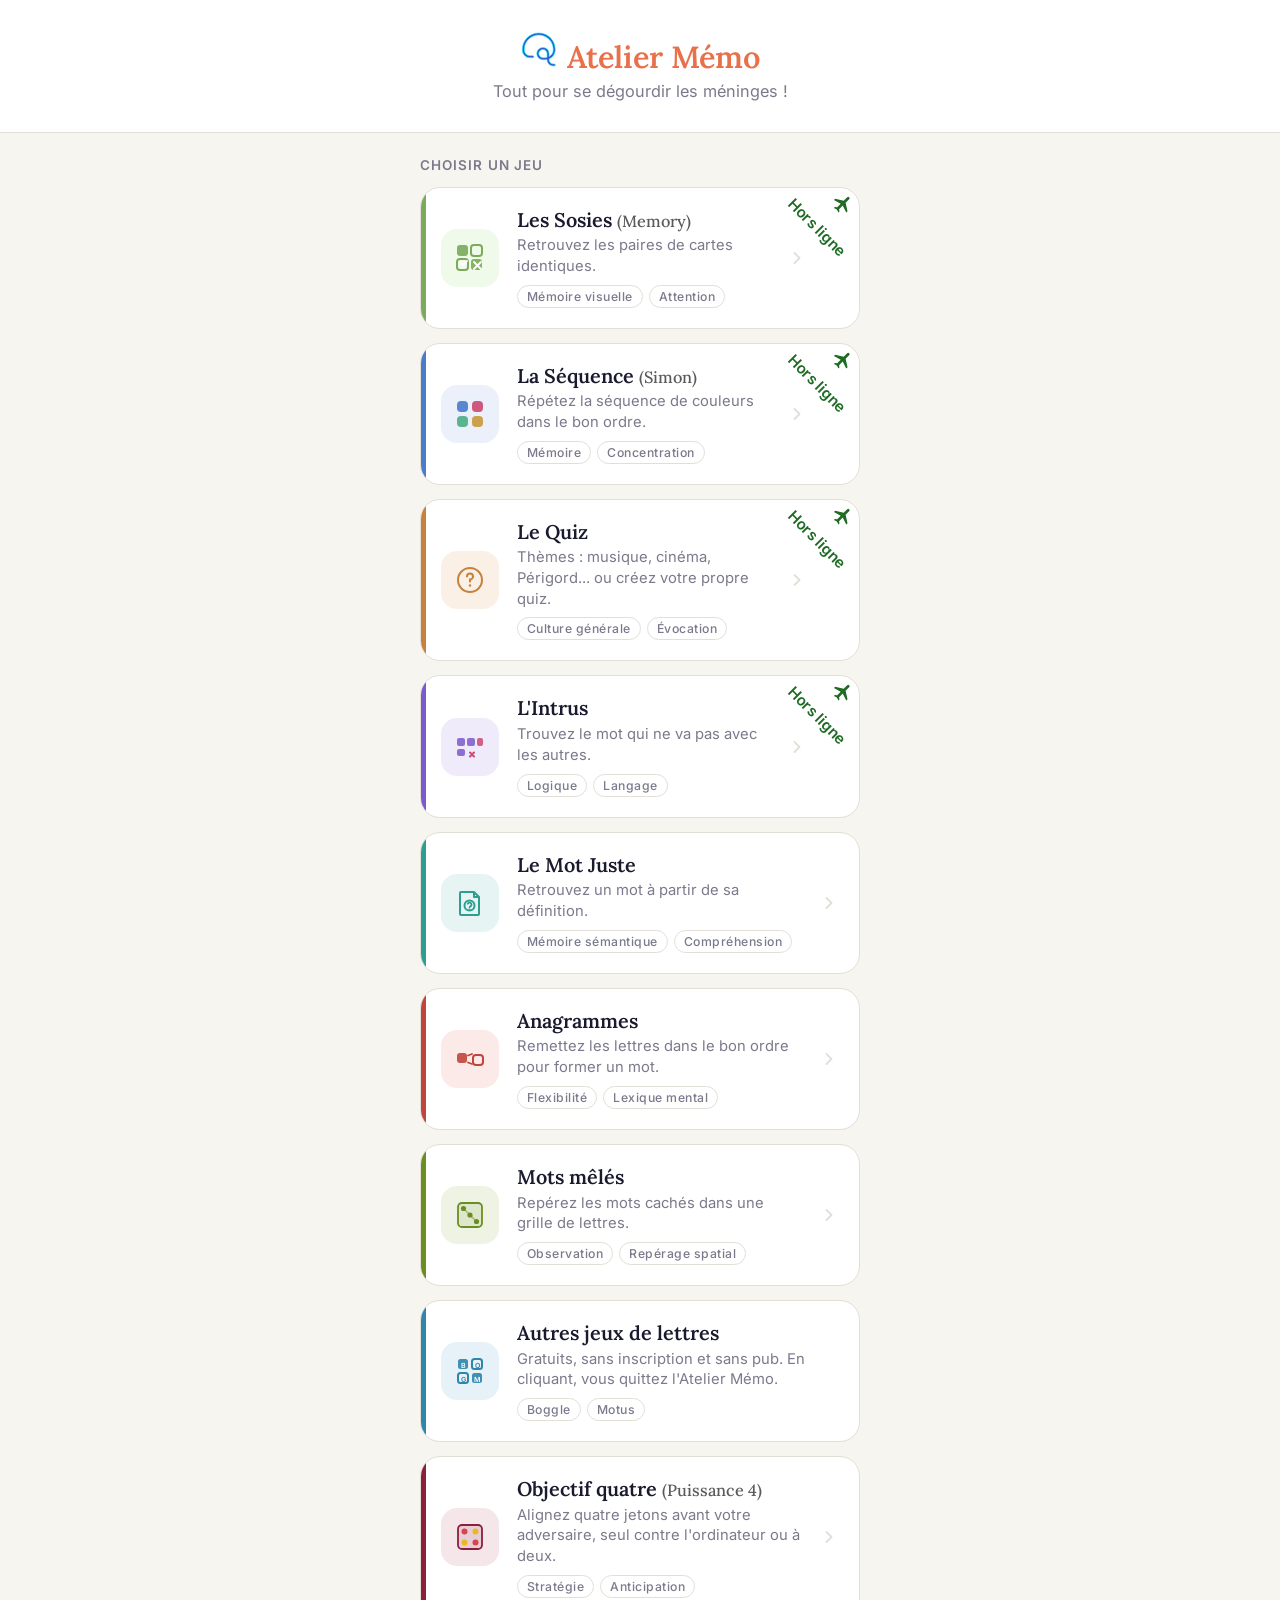
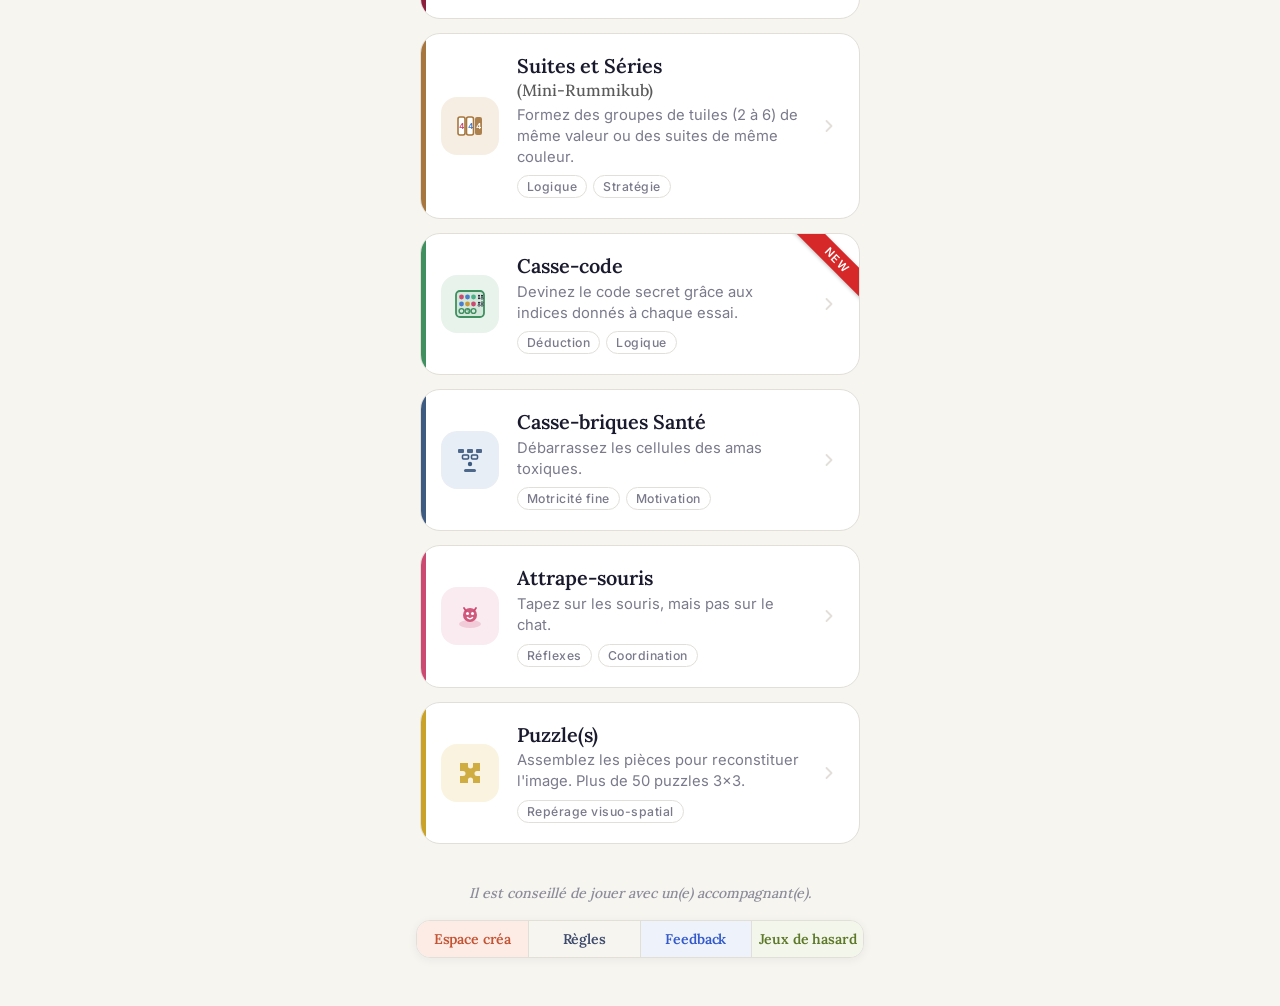
==== commit 642bd71f: "Retrait de la page à propos (données personnelles)" ====
--- a/index.html
+++ b/index.html
@@ -822,7 +822,6 @@
     <a data-internet class="link-feedback" href="https://digipad.app/p/1783392/c98981dd63d5b8">Feedback</a>
     <a data-internet class="link-hasard" href="https://pierreg78-maker.github.io/jeux_de_hasard/">Jeux de hasard</a>
   </nav>
-  <p class="footer-legal"><a data-internet href="https://github.com/pierreg78-maker/Atelier/blob/main/a-propos.md">Mentions légales</a></p>
 </footer>
 
 </body>
